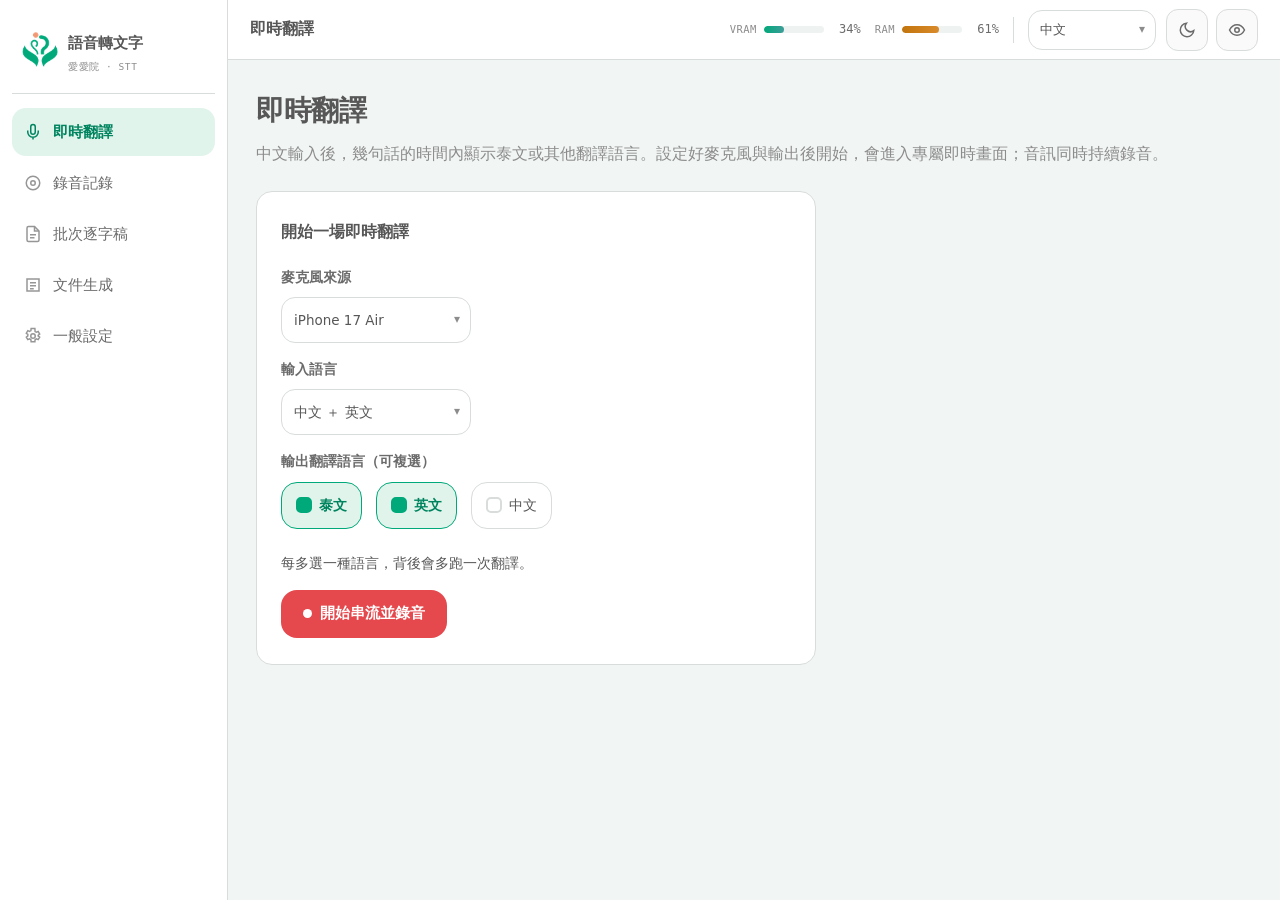
==== web/index.html @ 9638d4aa "feat(S-01): FastAPI 骨架＋Docker 地基＋同源服務 v6（Sprint 0 起步） - F-01 git 初始化(main)＋.gitignore/.dockerignore " ====
<!DOCTYPE html>
<html lang="zh-Hant">
<head>
<meta charset="UTF-8">
<meta name="viewport" content="width=device-width, initial-scale=1.0">
<title>語音轉文字與即時翻譯工具 — 愛愛院版 v6（深色可切換）</title>
<style>
  :root{
    /* 愛愛院 設計權杖 v4（企業值） */
    --paper:#F1F5F3;--surface:#FFFFFF;--surface-2:#FAFAFA;--surface-3:#EEF2F0;
    --ink:#575757;--ink-soft:#6B6B6B;--ink-faint:#8C8C8C;
    --line:#D8DCDA;--line-soft:#E8ECEA;
    --teal:#00A97A;--teal-deep:#00845F;--teal-soft:#E1F4EC;
    --clay:#F19975;--clay-soft:#FCEDE6;--gold:#B7791F;
    --ok:#00A97A;--warn:#B7791F;--rec:#E5484D;
    --font-sans:"源泉圓體 R","GenSenRounded2 TW","jf-openhuninn-2.0","PingFang TC","Microsoft JhengHei","Noto Sans TC",system-ui,-apple-system,sans-serif;
    --font-mono:Consolas,ui-monospace,"SF Mono",Menlo,monospace;
  }
  *{box-sizing:border-box}
  body{margin:0;background:var(--paper);color:var(--ink);font-family:var(--font-sans);line-height:1.8;-webkit-font-smoothing:antialiased;font-size:19px}
  :focus-visible{outline:2.5px solid var(--teal);outline-offset:2px;border-radius:4px}
  button{font-family:inherit;cursor:pointer}
  .app{display:grid;grid-template-columns:228px 1fr;grid-template-rows:60px 1fr;grid-template-areas:"side top" "side main";min-height:100vh}

  .top{grid-area:top;display:flex;align-items:center;gap:14px;padding:0 22px;background:var(--surface);border-bottom:1px solid var(--line)}
  .top .crumb{font-weight:700;font-size:16px}
  .top .spacer{flex:1}
  .res{display:flex;align-items:center;gap:14px}
  .res.hide{display:none}
  .meter{display:flex;align-items:center;gap:7px}
  .meter .mlbl{font-family:var(--font-mono);font-size:10.5px;color:var(--ink-faint);letter-spacing:.04em}
  .meter .track{width:60px;height:7px;background:var(--surface-3);border-radius:5px;overflow:hidden}
  .meter .track i{display:block;height:100%;background:linear-gradient(90deg,var(--teal),#3F9C99);border-radius:5px}
  .meter .track i.hot{background:linear-gradient(90deg,#C2740C,#D98A2B)}
  .meter .mpct{font-family:var(--font-mono);font-size:12px;color:var(--ink-soft);min-width:30px;text-align:right}
  .res-toggle{background:var(--surface-2);border:1px solid var(--line);border-radius:8px;padding:6px 9px;color:var(--ink-soft);display:flex;align-items:center}
  .lang-wrap{margin-right:2px}

  .side{grid-area:side;background:#10211F;color:#CFE0DC;display:flex;flex-direction:column;padding:18px 12px}
  .brand{display:flex;align-items:center;gap:10px;padding:6px 10px 18px;border-bottom:1px solid rgba(255,255,255,.08)}
  .brand .mark{width:30px;height:30px;border-radius:8px;flex:0 0 auto;background:linear-gradient(135deg,#1E5C58,#0E6E6E);display:flex;align-items:center;justify-content:center}
  .brand .mark span{display:block;width:13px;height:13px;border:2px solid #9FE4DD;border-radius:50%;border-right-color:transparent;transform:rotate(-30deg)}
  .brand b{font-size:14px;color:#EAF1EE;line-height:1.2}
  .brand small{display:block;font-family:var(--font-mono);font-size:9.5px;color:#5E8C87;letter-spacing:.06em}
  .nav{display:flex;flex-direction:column;gap:3px;margin-top:14px}
  .nav button{display:flex;align-items:center;gap:11px;width:100%;text-align:left;background:none;border:0;color:#A9C4BF;padding:10px 12px;border-radius:9px;font-size:14px}
  .nav button .ico{width:18px;height:18px;flex:0 0 auto;opacity:.85}
  .nav button:hover{background:rgba(255,255,255,.05);color:#EAF1EE}
  .nav button.on{background:rgba(159,228,221,.14);color:#EAF1EE;font-weight:600}
  .side .foot{margin-top:auto;padding:12px 10px 4px;font-family:var(--font-mono);font-size:10.5px;color:#5E8C87;line-height:1.6;border-top:1px solid rgba(255,255,255,.08)}

  .main{grid-area:main;overflow:auto;padding:26px 28px 60px}
  .panel{display:none;max-width:920px}
  .panel.on{display:block}
  .ph{margin:0 0 4px;font-size:22px;font-weight:800;letter-spacing:-.01em}
  .psub{margin:0 0 22px;color:var(--ink-faint);font-size:13.5px}
  .card{background:var(--surface);border:1px solid var(--line);border-radius:14px;padding:18px 20px;margin:0 0 16px}
  .card h3{margin:0 0 14px;font-size:15px;font-weight:700;display:flex;align-items:center;gap:9px}
  .card h3 .tag{font-family:var(--font-mono);font-size:10.5px;font-weight:600;color:var(--teal);background:var(--teal-soft);padding:2px 8px;border-radius:999px;letter-spacing:.03em}
  .muted{color:var(--ink-faint);font-size:13px}
  .chip{display:inline-block;font-family:var(--font-mono);font-size:11px;font-weight:600;padding:2px 9px;border-radius:999px;white-space:nowrap;vertical-align:middle}
  .chip.locked{background:rgba(44,122,85,.12);color:var(--ok)}

  .field{margin:0 0 14px}
  .field>label{display:block;font-size:12.5px;font-weight:600;color:var(--ink-soft);margin:0 0 7px}
  .seg{display:inline-flex;background:var(--surface-2);border:1px solid var(--line);border-radius:10px;padding:3px;gap:2px;flex-wrap:wrap}
  .seg button{border:0;background:none;padding:7px 13px;border-radius:7px;font-size:13px;color:var(--ink-soft)}
  .seg button.on{background:var(--surface);color:var(--teal-deep);font-weight:600;box-shadow:0 1px 2px rgba(0,0,0,.06)}
  .seg-top{margin:0 0 18px}.seg-top button{padding:9px 18px;font-size:14px}
  .chk{display:inline-flex;align-items:center;gap:7px;padding:7px 12px;border:1px solid var(--line);border-radius:9px;font-size:13px;background:var(--surface);margin:0 8px 8px 0}
  .chk .box{width:16px;height:16px;border:2px solid var(--line);border-radius:5px;flex:0 0 auto}
  .chk.on{border-color:var(--teal);background:var(--teal-soft);color:var(--teal-deep);font-weight:600}
  .chk.on .box{background:var(--teal);border-color:var(--teal)}
  .btn{display:inline-flex;align-items:center;gap:8px;border:0;border-radius:10px;padding:11px 18px;font-size:14px;font-weight:600}
  .btn.primary{background:var(--teal);color:#fff}.btn.primary:hover{background:var(--teal-deep)}
  .btn.ghost{background:var(--surface);border:1px solid var(--line);color:var(--ink-soft)}.btn.ghost:hover{background:var(--surface-2)}
  .btn.rec{background:var(--rec);color:#fff}.btn.sm{padding:7px 12px;font-size:12.5px}
  .mono{font-family:var(--font-mono);font-size:.88em;background:var(--surface-2);padding:1.5px 6px;border-radius:5px;color:var(--teal-deep)}

  .dd-wrap{position:relative;display:inline-flex}
  .dd-wrap::after{content:"▾";position:absolute;right:11px;top:50%;transform:translateY(-50%);color:var(--ink-faint);pointer-events:none;font-size:12px}
  .dd{appearance:none;-webkit-appearance:none;background:var(--surface);border:1px solid var(--line);border-radius:9px;padding:9px 30px 9px 12px;font-size:13.5px;color:var(--ink);font-family:var(--font-sans);min-width:190px;cursor:pointer}
  .dd:hover{border-color:var(--ink-faint)}
  .dd-sm{min-width:128px;padding:7px 28px 7px 11px;font-size:12.5px}
  .dd-wide{min-width:300px}
  .inp{width:100%;max-width:380px;background:var(--surface);border:1px solid var(--line);border-radius:9px;padding:9px 12px;font-size:13.5px;color:var(--ink);font-family:var(--font-sans)}
  .inp::placeholder{color:var(--ink-faint)}

  .drop{border:2px dashed var(--line);border-radius:14px;padding:30px;text-align:center;background:var(--surface);color:var(--ink-faint)}
  .drop b{display:block;color:var(--ink);font-size:15px;margin-bottom:5px}
  .drop .fmt{font-family:var(--font-mono);font-size:11.5px;margin-top:8px}

  .collap-head{display:flex;align-items:center;justify-content:space-between;gap:10px}
  .collap-btn{background:var(--surface-2);border:1px solid var(--line);border-radius:7px;padding:5px 10px;font-size:12px;color:var(--ink-soft)}
  .overall{display:flex;align-items:center;gap:12px;background:var(--surface-2);border-radius:10px;padding:10px 14px;margin:14px 0 0;font-size:13px}
  .overall .bar{flex:1}
  .bar{height:6px;background:var(--surface-3);border-radius:4px;overflow:hidden}
  .bar i{display:block;height:100%;background:var(--teal);border-radius:4px}
  .qrow{display:grid;grid-template-columns:1fr 130px 86px;gap:14px;align-items:center;padding:12px 0;border-bottom:1px solid var(--line-soft)}
  .qrow:last-child{border-bottom:0}
  .qname{font-size:13.5px;font-weight:600;overflow:hidden;text-overflow:ellipsis;white-space:nowrap}
  .qname small{display:block;font-weight:400;color:var(--ink-faint);font-family:var(--font-mono);font-size:11px}
  .st{font-family:var(--font-mono);font-size:11px;padding:3px 8px;border-radius:6px;text-align:center}
  .st.done{background:rgba(44,122,85,.12);color:var(--ok)}.st.run{background:var(--teal-soft);color:var(--teal-deep)}.st.wait{background:var(--surface-2);color:var(--ink-faint)}

  .ses{display:grid;grid-template-columns:1fr 120px auto;gap:12px;align-items:center;padding:13px 2px;border-bottom:1px solid var(--line-soft)}
  .ses:last-child{border-bottom:0}
  .ses .nm{font-weight:600;font-size:14px}
  .ses .nm small{display:block;font-weight:400;color:var(--ink-faint);font-family:var(--font-mono);font-size:11px;margin-top:2px}
  .ses .meta{font-family:var(--font-mono);font-size:11.5px;color:var(--teal-deep)}
  .ses .act{display:flex;gap:6px;justify-self:end;align-items:center;flex-wrap:wrap}
  .ic{background:var(--surface-2);border:1px solid var(--line);border-radius:7px;padding:5px 9px;font-size:11.5px;color:var(--ink-soft)}

  .route{width:100%;border-collapse:collapse;font-size:13.5px}
  .route th,.route td{text-align:left;padding:11px 10px;border-bottom:1px solid var(--line-soft)}
  .route th{font-size:11px;font-family:var(--font-mono);color:var(--ink-faint);letter-spacing:.04em;text-transform:uppercase}
  .route .fn{font-weight:600}
  .sel{display:inline-flex;align-items:center;gap:8px;border:1px solid var(--line);background:var(--surface);border-radius:8px;padding:6px 11px;font-size:13px;font-family:var(--font-mono)}
  .sel::after{content:"▾";color:var(--ink-faint);font-family:var(--font-sans)}
  .tg{display:flex;align-items:center;justify-content:space-between;padding:13px 0;border-bottom:1px solid var(--line-soft);gap:14px}
  .tg:last-child{border-bottom:0}
  .tg .t{font-size:14px;font-weight:600}.tg .d{font-size:12.5px;color:var(--ink-faint);margin-top:2px;max-width:46ch}
  .switch{width:42px;height:24px;border-radius:999px;background:var(--teal);position:relative;flex:0 0 auto;border:0}
  .switch.off{background:var(--surface-3)}
  .switch i{position:absolute;top:3px;left:21px;width:18px;height:18px;border-radius:50%;background:#fff;transition:left .15s}
  .switch.off i{left:3px}
  .ep-form{background:var(--surface-2);border:1px solid var(--line);border-radius:12px;padding:18px;margin-top:14px}
  .ep-form .field>label{margin-bottom:5px}

  .loading-wrap{display:flex;flex-direction:column;align-items:center;gap:14px;padding:46px 20px}
  .spinner{width:42px;height:42px;border:3px solid var(--line);border-top-color:var(--teal);border-radius:50%;animation:spin .9s linear infinite}
  @keyframes spin{to{transform:rotate(360deg)}}
  .loading-txt{margin:0;font-size:13px;color:var(--ink-faint);font-family:var(--font-mono)}
  @media (prefers-reduced-motion:reduce){.spinner{animation-duration:2.6s}}

  .setup{background:var(--surface);border:1px solid var(--line);border-radius:16px;padding:26px 24px;max-width:560px}
  .setup h3{margin:0 0 18px;font-size:16px;font-weight:700}
  .stage{background:radial-gradient(120% 130% at 80% -10%,rgba(14,110,110,.22),transparent 55%),linear-gradient(180deg,#0E1B1A,#102B29);border-radius:16px;position:relative;overflow:hidden;min-height:440px;display:grid;grid-template-columns:1fr}
  .stage.with-src{grid-template-columns:1fr 300px}
  .stage-top{position:absolute;top:0;left:0;right:0;z-index:3;display:flex;align-items:center;justify-content:space-between;padding:14px 18px;background:linear-gradient(180deg,rgba(0,0,0,.4),transparent)}
  .live-badge{display:inline-flex;align-items:center;gap:8px;color:#fff;font-family:var(--font-mono);font-size:13px;font-weight:600}
  .recdot{width:11px;height:11px;border-radius:50%;background:var(--rec);animation:blink 1.4s infinite}
  @keyframes blink{0%,100%{opacity:1}50%{opacity:.25}}
  @media (prefers-reduced-motion:reduce){.recdot{animation:none}}
  .src-toggle{background:rgba(255,255,255,.12);border:1px solid rgba(255,255,255,.22);color:#EAF1EE;border-radius:8px;padding:6px 12px;font-size:12px}
  .src-toggle:hover{background:rgba(255,255,255,.2)}
  .stage-main{--cap:26px;padding:54px 38px 30px;overflow:auto;display:flex;flex-direction:column;justify-content:flex-end;gap:20px;min-height:0}
  .scap{max-width:80ch}
  .scap .s-primary{margin:0 0 6px;font-size:var(--cap);line-height:1.45;color:#F3F8F6;font-weight:600}
  .scap .s-src{margin:0;font-size:calc(var(--cap) * .5);color:#7FA39D;line-height:1.4}
  .scap.dim{opacity:.42}.scap.draft .s-primary{opacity:.55;color:#BFE7E1}
  .jump{position:absolute;bottom:16px;left:50%;transform:translateX(-50%);background:#1D3A37;color:#fff;border:1px solid rgba(255,255,255,.2);border-radius:999px;padding:6px 14px;font-size:12px;box-shadow:0 3px 10px rgba(0,0,0,.25)}
  .stage-side{display:none;background:rgba(0,0,0,.28);border-left:1px solid rgba(255,255,255,.1);padding:18px 16px;overflow:auto}
  .stage.with-src .stage-side{display:block}
  .stage-side h5{margin:0 0 12px;font-family:var(--font-mono);font-size:11px;letter-spacing:.06em;text-transform:uppercase;color:#6FB3AD}
  .stage-side .sline{margin:0 0 12px;font-size:13px;color:#C2D8D3;line-height:1.55}
  .stage-side .sline.draft{color:#7FA39D;font-style:italic}
  .stage-side .sline .ts{font-family:var(--font-mono);font-size:10.5px;color:#5FB0AA;margin-right:7px}
  .ctrlbar{display:flex;align-items:center;gap:12px;flex-wrap:wrap;background:var(--surface);border:1px solid var(--line);border-radius:14px;padding:11px 15px;margin-top:14px}
  .ctrlbar .grp{display:flex;align-items:center;gap:8px}
  .ctrlbar .lbl{font-size:12px;color:var(--ink-faint);font-weight:600}
  .ctrlbar .spacer{flex:1}
  .mic-dot{width:9px;height:9px;border-radius:50%;background:var(--ok);box-shadow:0 0 0 3px rgba(44,122,85,.18)}
  .tool{background:var(--surface);border:1px solid var(--line);border-radius:7px;padding:4px 8px;font-size:12px;color:var(--ink-soft);font-family:var(--font-mono)}
  .tool:hover{background:var(--surface-2)}
  .wave{display:flex;align-items:center;gap:2px;height:18px;overflow:hidden;max-width:150px;flex:0 1 150px}
  .wave i{width:3px;background:#7FB3AD;border-radius:2px;animation:w 1s ease-in-out infinite}
  @keyframes w{0%,100%{height:20%}50%{height:90%}}
  @media (prefers-reduced-motion:reduce){.wave i{height:55%!important;animation:none}}

  /* document-style preview + format variants */
  .preview{background:var(--surface-3);border-radius:12px;padding:22px;overflow:auto}
  .docpage{background:#fff;border-radius:6px;box-shadow:0 6px 22px rgba(20,33,32,.10);max-width:660px;margin:0 auto;padding:40px 46px;color:#23302E;font-size:14px;line-height:1.8}
  .docpage h1{font-size:20px;font-weight:800;margin:0 0 4px;color:#16221F}
  .docpage .docmeta{color:#7A8783;font-size:12px;margin:0 0 20px;font-family:var(--font-mono)}
  .docpage h2{font-size:14px;font-weight:700;margin:20px 0 8px;color:#0E4C4C;border-bottom:1px solid #EAEFED;padding-bottom:5px}
  .docpage p{margin:0 0 10px}.docpage ul{margin:0 0 10px;padding-left:20px}.docpage li{margin:0 0 5px}
  .docpage .tsd{font-family:var(--font-mono);font-size:11px;color:#0E6E6E;margin-right:8px}
  /* Markdown source look */
  .docpage.fmt-md{font-family:var(--font-mono);font-size:13px;color:#2B2B2B;line-height:1.7;box-shadow:0 6px 22px rgba(20,33,32,.10)}
  .docpage.fmt-md h1{font-size:15px;border:0;color:#2B2B2B;font-weight:700}
  .docpage.fmt-md h1::before{content:"# ";color:#A0A0A0}
  .docpage.fmt-md h2{font-size:13px;border:0;color:#2B2B2B;font-weight:700;margin:14px 0 6px}
  .docpage.fmt-md h2::before{content:"## ";color:#A0A0A0}
  .docpage.fmt-md ul{list-style:none;padding-left:0}
  .docpage.fmt-md li::before{content:"- ";color:#A0A0A0}
  .docpage.fmt-md .docmeta{color:#9AA;}
  .docpage.fmt-md .tsd{color:#7A8783}
  /* plain text look */
  .docpage.fmt-txt{font-family:var(--font-mono);font-size:13px;color:#2B2B2B;line-height:1.7}
  .docpage.fmt-txt h1,.docpage.fmt-txt h2{font-size:13px;font-weight:400;border:0;color:#2B2B2B;margin:8px 0}
  .docpage.fmt-txt ul{list-style:none;padding-left:0}
  .docpage.fmt-txt li::before{content:"* ";color:#888}
  .docpage.fmt-txt .docmeta{color:#888}
  /* PDF look: a paper sheet with a thin frame */
  .docpage.fmt-pdf{border:1px solid #DADFDC;box-shadow:0 10px 30px rgba(20,33,32,.14)}
  .pv-toolbar{display:flex;align-items:center;gap:8px;margin-bottom:12px;flex-wrap:wrap}
  .pv-fmt{display:inline-flex;background:var(--surface);border:1px solid var(--line);border-radius:9px;padding:3px;gap:2px}
  .pv-fmt button{border:0;background:none;padding:6px 12px;border-radius:6px;font-size:12.5px;color:var(--ink-soft);font-family:var(--font-mono)}
  .pv-fmt button.on{background:var(--teal-soft);color:var(--teal-deep);font-weight:600}
  .export-bar{display:flex;justify-content:space-between;align-items:center;gap:20px;flex-wrap:wrap;margin-top:16px}
  .export-grp{display:flex;align-items:center;gap:10px;flex-wrap:wrap}
  .exp-lbl{font-size:12px;color:var(--ink-faint);font-weight:600}

  .mnav{display:none}
  @media (max-width:860px){
    .app{grid-template-columns:1fr;grid-template-rows:54px 1fr;grid-template-areas:"top" "main"}
    .side{display:none}.main{padding:18px 16px 84px}.top{padding:0 16px}
    .res,.lang-wrap,.res-toggle{display:none}
    .qrow{grid-template-columns:1fr 70px 28px;gap:10px}.qrow .barwrap{display:none}
    .route th:nth-child(3),.route td:nth-child(3){display:none}
    .stage{min-height:360px}.stage.with-src{grid-template-columns:1fr}.stage.with-src .stage-side{display:none}
    .stage-main{padding:50px 18px 24px;gap:16px;--cap:21px}.wave{display:none}.setup{padding:20px 16px}
    .ses{grid-template-columns:1fr auto;gap:8px}.ses .meta{display:none}
    .docpage{padding:26px 22px}
    .mnav{display:flex;position:fixed;bottom:0;left:0;right:0;z-index:40;background:#10211F;border-top:1px solid rgba(255,255,255,.08);padding:6px 4px 8px;justify-content:space-around}
    .mnav button{background:none;border:0;color:#7FB3AD;display:flex;flex-direction:column;align-items:center;gap:3px;font-size:10px;padding:4px 6px;flex:1}
    .mnav button.on{color:#EAF1EE}.mnav .ico{width:20px;height:20px}
  }
  @media (max-width:460px){.ph{font-size:19px}}

  /* ===== 愛愛院 主題覆寫：高齡友善（大字 / 大圓角 / 大點擊區） + 綠色品牌 + 圓體 ===== */
  .ph{font-size:28px}.psub{font-size:16px}
  .card{border-radius:24px;padding:22px 24px}.card h3{font-size:17px}
  .field>label{font-size:14px}.muted,.hint{font-size:14px}
  .btn{border-radius:16px;padding:13px 22px;min-height:48px;font-size:15px}
  .btn.sm{padding:10px 16px;min-height:42px;font-size:14px}
  .btn.primary{color:#fff}
  .dd{border-radius:14px;min-height:46px}.dd-sm{min-height:40px}
  .inp{border-radius:14px;min-height:46px}
  .seg{border-radius:18px}.seg button{padding:10px 16px;min-height:42px;font-size:14px}.seg-top button{min-height:48px}
  .chk{border-radius:16px;padding:10px 14px;min-height:46px;font-size:14px}
  .nav button{min-height:48px;font-size:15px;border-radius:14px}
  .res-toggle,.collap-btn,.ic,.tool{border-radius:12px}
  .preview{border-radius:22px}.docpage{border-radius:16px}
  .docpage h1{color:var(--teal);font-size:23px}.docpage h2{color:var(--teal-deep);font-size:16px}
  .stage{border-radius:24px}.stage-main{--cap:30px}
  /* 白底側欄 + logo */
  .side{background:#FFFFFF;border-right:1px solid var(--line);color:var(--ink-soft)}
  .brand{border-bottom-color:var(--line)}
  .brand b{color:var(--ink);font-size:15px}.brand small{color:var(--ink-faint)}
  .brand-logo{width:36px;height:auto;flex:0 0 auto}
  .nav button{color:var(--ink-soft)}.nav button .ico{opacity:.7}
  .nav button:hover{background:var(--surface-2);color:var(--ink)}
  .nav button.on{background:var(--teal-soft);color:var(--teal-deep)}.nav button.on .ico{opacity:1}
  .side .foot{color:var(--ink-faint);border-top-color:var(--line)}
  /* 白底手機底欄 */
  .mnav{background:#FFFFFF;border-top:1px solid var(--line)}
  .mnav button{color:var(--ink-faint)}.mnav button.on{color:var(--teal-deep)}
  /* 表頭品牌色 + 隔列 */
  .route th{background:var(--teal);color:#fff;text-transform:none}
  .route tr:nth-child(even) td{background:var(--surface-2)}

  .top-ctrls{display:flex;align-items:center;gap:8px}
  .top-divider{width:1px;height:26px;background:var(--line)}
  .icon-btn{background:var(--surface-2);border:1px solid var(--line);border-radius:12px;width:42px;height:42px;display:flex;align-items:center;justify-content:center;color:var(--ink-soft)}
  .icon-btn:hover{background:var(--surface-3);color:var(--ink)}
  @media (max-width:860px){.top-divider{display:none}.top-ctrls{gap:6px}#resToggle{display:none}}

  /* ===== 深色主題（淺／深可切換） ===== */
  body.dark{
    --paper:#0E1412;--surface:#161D1B;--surface-2:#1C2522;--surface-3:#242E2A;
    --ink:#E7EDEA;--ink-soft:#AEB8B4;--ink-faint:#7F8A85;
    --line:#2A332F;--line-soft:#222B28;
    --teal:#27C79E;--teal-deep:#1FA382;--teal-soft:#123A30;
    --clay:#F4A582;--clay-soft:#33261F;--gold:#D9A441;
    --ok:#27C79E;--warn:#D9A441;--rec:#F0585D;
  }
  body.dark .top{background:var(--surface);border-bottom-color:var(--line)}
  body.dark .side{background:#101614;border-right-color:var(--line)}
  body.dark .mnav{background:#101614;border-top-color:var(--line)}
  body.dark .nav button.on{color:var(--teal)}
  body.dark .nav button:hover{background:var(--surface-2);color:var(--ink)}
  body.dark .seg button.on,body.dark .pv-fmt button.on{color:var(--teal)}
  body.dark .card h3 .tag{color:var(--teal)}
  body.dark .brand b{color:var(--ink)}
</style>
</head>
<body>
<div class="app">

  <aside class="side">
    <div class="brand"><img class="brand-logo" src="[data-uri]" alt="愛愛院"><div><b data-i18n="brand">語音轉文字</b><small>愛愛院 · STT</small></div></div>
    <nav class="nav" id="nav">
      <button class="on" data-p="live"><svg class="ico" viewBox="0 0 24 24" fill="none" stroke="currentColor" stroke-width="2"><path d="M12 2a3 3 0 0 0-3 3v7a3 3 0 0 0 6 0V5a3 3 0 0 0-3-3z"/><path d="M5 10v2a7 7 0 0 0 14 0v-2M12 19v3"/></svg><span data-i18n="nav.live">即時翻譯</span></button>
      <button data-p="rec"><svg class="ico" viewBox="0 0 24 24" fill="none" stroke="currentColor" stroke-width="2"><circle cx="12" cy="12" r="9"/><circle cx="12" cy="12" r="3"/></svg><span data-i18n="nav.rec">錄音記錄</span></button>
      <button data-p="batch"><svg class="ico" viewBox="0 0 24 24" fill="none" stroke="currentColor" stroke-width="2"><path d="M14 2H6a2 2 0 0 0-2 2v16a2 2 0 0 0 2 2h12a2 2 0 0 0 2-2V8z"/><path d="M14 2v6h6M8 13h8M8 17h6"/></svg><span data-i18n="nav.batch">批次逐字稿</span></button>
      <button data-p="gen"><svg class="ico" viewBox="0 0 24 24" fill="none" stroke="currentColor" stroke-width="2"><path d="M4 4h16v16H4z"/><path d="M8 9h8M8 13h8M8 17h5"/></svg><span data-i18n="nav.gen">文件生成</span></button>
      <button data-p="set"><svg class="ico" viewBox="0 0 24 24" fill="none" stroke="currentColor" stroke-width="2"><circle cx="12" cy="12" r="3"/><path d="M19 12a7 7 0 0 0-.1-1l2-1.6-2-3.4-2.4 1a7 7 0 0 0-1.7-1L14.5 2h-5l-.3 2.9a7 7 0 0 0-1.7 1l-2.4-1-2 3.4 2 1.6a7 7 0 0 0 0 2l-2 1.6 2 3.4 2.4-1a7 7 0 0 0 1.7 1l.3 2.9h5l.3-2.9a7 7 0 0 0 1.7-1l2.4 1 2-3.4-2-1.6c.1-.3.1-.7.1-1z"/></svg><span data-i18n="nav.set">一般設定</span></button>
    </nav>
  </aside>

  <header class="top">
    <div class="crumb" id="crumb">即時翻譯</div>
    <div class="spacer"></div>
    <div class="res" id="res">
      <div class="meter"><span class="mlbl">VRAM</span><div class="track"><i style="width:34%"></i></div><span class="mpct">34%</span></div>
      <div class="meter"><span class="mlbl">RAM</span><div class="track"><i class="hot" style="width:61%"></i></div><span class="mpct">61%</span></div>
    </div>
    <div class="top-divider"></div>
    <div class="top-ctrls">
      <div class="dd-wrap lang-wrap"><select class="dd dd-sm" id="uiLang" title="介面語言"><option value="zh">中文</option><option value="en">English</option><option value="th">ไทย</option></select></div>
      <button class="icon-btn" id="themeToggle" title="深色／淺色" aria-label="theme"></button>
      <button class="icon-btn" id="resToggle" title="隱藏／顯示資源用量" aria-label="resource"></button>
    </div>
  </header>

  <main class="main">

    <!-- 即時翻譯 -->
    <section class="panel on" id="p-live">
      <h1 class="ph" data-i18n="nav.live">即時翻譯</h1>
      <p class="psub" data-i18n="live.sub">中文輸入後，幾句話的時間內顯示泰文或其他翻譯語言。設定好麥克風與輸出後開始，會進入專屬即時畫面；音訊同時持續錄音。</p>

      <div class="setup" id="live-setup">
        <h3 data-i18n="live.setupTitle">開始一場即時翻譯</h3>
        <div class="field">
          <label data-i18n="live.mic">麥克風來源</label>
          <div class="dd-wrap"><select class="dd"><option>iPhone 17 Air</option><option>MacBook M3 Pro</option><option>iPhone 15 Pro</option></select></div>
        </div>
        <div class="field">
          <label data-i18n="live.inLang">輸入語言</label>
          <div class="dd-wrap"><select class="dd"><option data-i18n="lang.zh">中文</option><option selected data-i18n="lang.zhen">中文 ＋ 英文</option><option data-i18n="lang.enonly">純英文</option></select></div>
        </div>
        <div class="field">
          <label data-i18n="live.outLang">輸出翻譯語言（可複選）</label>
          <div>
            <span class="chk on"><span class="box"></span><span data-i18n="lang.th">泰文</span></span>
            <span class="chk on"><span class="box"></span><span data-i18n="lang.en">英文</span></span>
            <span class="chk"><span class="box"></span><span data-i18n="lang.zh">中文</span></span>
          </div>
          <p class="hint" data-i18n="live.outHint">每多選一種語言，背後會多跑一次翻譯。</p>
        </div>
        <button class="btn rec" id="startStream"><span style="width:9px;height:9px;border-radius:50%;background:#fff;display:inline-block"></span><span data-i18n="live.start">開始串流並錄音</span></button>
      </div>

      <div id="live-stage-wrap" style="display:none">
        <div class="stage" id="stage">
          <div class="stage-top">
            <span class="live-badge"><span class="recdot"></span>REC&nbsp;<span id="recTimer">00:00:00</span></span>
            <button class="src-toggle" id="srcToggle"></button>
          </div>
          <div class="stage-main" id="stageMain">
            <div class="scap dim"><p class="s-primary" data-th="ผู้ป่วยรายนั้นความดันเช้านี้ค่อนข้างสูง เราจะเฝ้าดูก่อน" data-en="The patient's blood pressure was a bit high this morning; let's observe first.">ผู้ป่วยรายนั้นความดันเช้านี้ค่อนข้างสูง เราจะเฝ้าดูก่อน</p><p class="s-src">那個 patient 的血壓今天早上有點偏高，我們先觀察。</p></div>
            <div class="scap"><p class="s-primary" data-th="ประชุมช่วงบ่ายเลื่อนเป็นบ่ายสามโมง อย่าลืมแจ้งญาติ" data-en="The afternoon meeting moves to 3 PM; remember to notify the family.">ประชุมช่วงบ่ายเลื่อนเป็นบ่ายสามโมง อย่าลืมแจ้งญาติ</p><p class="s-src">下午的 meeting 改到三點，記得通知家屬。</p></div>
            <div class="scap draft"><p class="s-primary" data-th="กำลังแปล…" data-en="Translating…">กำลังแปล…</p><p class="s-src">接下來我們確認一下這週的排班…</p></div>
            <button class="jump" data-i18n="live.jump">↓ 回到最新</button>
          </div>
          <aside class="stage-side">
            <h5 data-i18n="live.srcLabel">辨識原文</h5>
            <p class="sline"><span class="ts">14:30</span>那個 patient 的血壓今天早上有點偏高，我們先觀察。</p>
            <p class="sline"><span class="ts">14:31</span>下午的 meeting 改到三點，記得通知家屬。</p>
            <p class="sline draft"><span class="ts">14:32</span>接下來我們確認一下這週的排班…</p>
          </aside>
        </div>
        <div class="ctrlbar">
          <div class="grp"><span class="mic-dot"></span><div class="dd-wrap"><select class="dd dd-sm"><option>iPhone 17 Air</option><option>MacBook M3 Pro</option></select></div></div>
          <div class="wave" aria-hidden="true"></div>
          <div class="grp"><span class="lbl" data-i18n="live.showLbl">顯示</span><div class="dd-wrap"><select class="dd dd-sm" id="outLang"><option value="th" data-i18n="lang.th">泰文</option><option value="en" data-i18n="lang.en">英文</option></select></div></div>
          <div class="grp"><button class="tool stage-font" data-d="down">A−</button><button class="tool stage-font" data-d="up">A＋</button><button class="tool" data-i18n="live.project" title="全螢幕投影">⤢</button></div>
          <div class="spacer"></div>
          <button class="btn rec sm" id="stopStream"><span data-i18n="live.stop">■ 停止並儲存</span></button>
        </div>
        <p class="hint" data-i18n="live.note">停止後，本場錄音會保留在「錄音記錄」，可在那裡重新翻譯或產生摘要。</p>
      </div>
    </section>

    <!-- 錄音記錄 -->
    <section class="panel" id="p-rec">
      <h1 class="ph" data-i18n="nav.rec">錄音記錄</h1>
      <p class="psub" data-i18n="rec.sub">即時翻譯時的錄音會保留在這裡，以語音輸入為主。可重新翻譯、產生摘要、匯出或下載原始音檔。保留 7 天。</p>

      <div class="card">
        <h3><span data-i18n="rec.listTitle">錄音列表</span> <span class="tag">3</span></h3>
        <div class="ses"><div class="nm">交班會議 0624<small>2026-06-24 09:00 · 32 min</small></div><span class="meta" data-i18n="rec.transcribed">已轉逐字稿</span><div class="act"><span class="chip locked" style="font-size:10px" data-i18n="rec.opened">開啟中</span></div></div>
        <div class="ses"><div class="nm">週會 0623<small>2026-06-23 14:00 · 48 min</small></div><span class="meta" data-i18n="rec.transcribed">已轉逐字稿</span><div class="act"><button class="ic" data-i18n="act.open">開啟</button><button class="ic" data-i18n="act.dlAudio">下載音檔</button></div></div>
        <div class="ses"><div class="nm">個案討論 0619<small>2026-06-19 11:00 · 26 min</small></div><span class="meta" style="color:var(--warn)" data-i18n="rec.expSoon">明天到期</span><div class="act"><button class="ic" data-i18n="act.open">開啟</button><button class="ic" data-i18n="act.dlAudio">下載音檔</button></div></div>
      </div>

      <div class="card">
        <h3>交班會議 0624 <span class="tag" data-i18n="rec.recOut">錄音產出</span></h3>
        <div class="seg" id="recTabs" style="margin-bottom:14px"><button class="on" data-rt="t" data-i18n="rec.tabTranscript">逐字稿</button><button data-rt="s" data-i18n="rec.tabSummary">摘要</button></div>
        <div id="recTranscript">
          <div class="preview"><div class="docpage">
            <h1>交班會議 0624 — 逐字稿</h1><p class="docmeta">2026-06-24 09:00 · 中文</p>
            <p><span class="tsd">00:00</span>那個 patient 的血壓今天早上有點偏高，我們先觀察。</p>
            <p><span class="tsd">00:31</span>下午的 meeting 改到三點，記得通知家屬。</p>
            <p><span class="tsd">00:58</span>接下來我們確認一下這週的排班，日班先頂上。</p>
          </div></div>
        </div>
        <div id="recSummary" style="display:none">
          <div class="loading-wrap" id="recLoading"><div class="spinner"></div><p class="loading-txt" data-i18n="rec.summarizing">統整中…</p></div>
          <div id="recSummaryContent" style="display:none"><div class="preview"><div class="docpage">
            <h1>交班會議 0624 — 摘要</h1><p class="docmeta" data-i18n="rec.byModel">由後處理模型統整</p>
            <ul><li>一名住民今晨血壓偏高，採觀察處置。</li><li>下午會議改至三點，需通知家屬。</li><li>本週排班由日班優先支援。</li></ul>
          </div></div></div>
        </div>
        <div class="export-bar">
          <div class="export-grp">
            <span class="exp-lbl" data-i18n="exp.fmt">輸出格式</span>
            <div class="dd-wrap"><select class="dd dd-sm"><option>.docx</option><option>.md</option><option>.txt</option></select></div>
            <button class="btn primary sm" data-i18n="exp.do">匯出</button>
          </div>
          <div class="export-grp">
            <button class="btn ghost sm" data-i18n="act.dlAudio">下載音檔</button>
            <button class="btn ghost sm" data-i18n="rec.retranslate">重新翻譯</button>
          </div>
        </div>
      </div>
    </section>

    <!-- 批次逐字稿 -->
    <section class="panel" id="p-batch">
      <h1 class="ph" data-i18n="nav.batch">批次逐字稿</h1>
      <p class="psub" data-i18n="batch.sub">上傳音檔，產生逐字稿與翻譯。</p>

      <div class="seg seg-top" id="batchMode"><button class="on" data-bm="new" data-i18n="batch.new">新增轉入</button><button data-bm="hist" data-i18n="batch.hist">歷史記錄</button></div>

      <div id="batch-new">
        <div class="card"><div class="drop"><b data-i18n="batch.drop">把音檔拖進來，或點擊上傳</b><span data-i18n="batch.dropSub">可同時上傳多個檔案</span><div class="fmt">mp3 · mp4 · m4a · wav</div></div></div>

        <div class="card">
          <h3 data-i18n="batch.optTitle">處理選項</h3>
          <div class="field"><label data-i18n="batch.asrLang">辨識語言</label>
            <div class="seg"><button class="on" data-i18n="lang.mandarin">國語</button><button data-i18n="lang.mandarinEn">國語 ＋ 英文</button><button data-i18n="lang.enonly">純英文</button></div>
          </div>
          <div class="field"><label data-i18n="batch.outScope">輸出範圍（可複選，可單選或多選）</label>
            <div><span class="chk on"><span class="box"></span><span data-i18n="lang.zh">中文</span></span><span class="chk"><span class="box"></span><span data-i18n="lang.en">英文</span></span><span class="chk"><span class="box"></span><span data-i18n="lang.th">泰文</span></span></div>
          </div>
          <button class="btn primary" data-i18n="batch.enqueue">加入佇列開始處理</button>
        </div>

        <div class="card">
          <div class="collap-head"><h3 style="margin:0"><span data-i18n="batch.progTitle">處理進度</span> <span class="tag">3 / 8</span></h3><button class="collap-btn" id="progBtn" data-i18n="batch.collapse">收折 ▴</button></div>
          <div class="overall"><span data-i18n="batch.overall">整體進度</span><div class="bar" style="max-width:none"><i style="width:38%"></i></div><span class="muted" data-i18n="batch.nOfm">第 3 檔 / 共 8 檔</span></div>
          <div id="progDetail" style="margin-top:6px">
            <div class="qrow"><div class="qname">交班會議_0624.m4a<small>01:12:40</small></div><div class="barwrap"><div class="bar"><i style="width:67%"></i></div></div><span class="st run">67%</span></div>
            <div class="qrow"><div class="qname">週會_0623.mp3<small>00:48:15</small></div><div class="barwrap"><div class="bar"><i style="width:100%"></i></div></div><span class="st done" data-i18n="st.done">已完成</span></div>
            <div class="qrow"><div class="qname">個案討論_0622.wav<small data-i18n="st.waiting">等待中</small></div><div class="barwrap"><div class="bar"><i style="width:0%"></i></div></div><span class="st wait" data-i18n="st.wait">等待</span></div>
          </div>
        </div>

        <div class="card">
          <h3><span data-i18n="batch.resultTitle">結果預覽</span> <span class="tag">週會_0623</span></h3>
          <div class="pv-toolbar">
            <div class="pv-fmt" id="batchLang"><button class="on" data-bl="zh" data-i18n="batch.zhDoc">中文逐字稿</button><button data-bl="th" data-i18n="batch.thDoc">泰文翻譯</button></div>
            <div class="pv-fmt" id="batchFmt"><button class="on" data-fmt="doc" data-i18n="fmt.doc">文件</button><button data-fmt="md">Markdown</button><button data-fmt="txt">.txt</button></div>
            <span class="muted" data-i18n="pv.note">預覽即為產出檔的格式與樣式</span>
          </div>
          <div class="preview">
            <div class="docpage fmt-doc" id="batchZh">
              <h1>週會逐字稿</h1><p class="docmeta">2026-06-23 · 中文</p>
              <p><span class="tsd">00:02</span>主席：我們先看上週的入住人數。</p>
              <p><span class="tsd">00:07</span>護理長：這週新增三位，其中一位需要 follow-up。</p>
              <p><span class="tsd">00:15</span>主席：好，那 follow-up 排給日班。</p>
            </div>
            <div class="docpage fmt-doc" id="batchTh" style="display:none">
              <h1>บันทึกการประชุม</h1><p class="docmeta">2026-06-23 · ไทย</p>
              <p><span class="tsd">00:02</span>ประธาน: มาดูจำนวนผู้เข้าพักสัปดาห์ที่แล้วก่อน</p>
              <p><span class="tsd">00:07</span>หัวหน้าพยาบาล: สัปดาห์นี้เพิ่มสามราย หนึ่งรายต้องติดตามผล</p>
              <p><span class="tsd">00:15</span>ประธาน: โอเค งานติดตามผลมอบให้เวรกลางวัน</p>
            </div>
          </div>
          <div class="export-bar">
            <div class="export-grp">
              <span class="exp-lbl" data-i18n="exp.fmt">輸出格式</span>
              <div class="dd-wrap"><select class="dd dd-sm"><option>.docx</option><option>.md</option><option>.txt</option></select></div>
              <button class="btn primary sm" data-i18n="exp.do">匯出</button>
            </div>
            <span class="muted" data-i18n="batch.dlNote">可分檔或整合下載</span>
          </div>
        </div>
      </div>

      <div id="batch-hist" style="display:none">
        <div class="card">
          <h3><span data-i18n="batch.hist">歷史記錄</span> <span class="tag">3</span></h3>
          <div class="ses"><div class="nm">週會_0623.mp3<small>2026-06-23 · <span data-i18n="st.done">已完成</span></small></div><span class="meta" data-i18n="batch.uploaded1">上傳檔 1</span><div class="act"><button class="ic">逐字稿.docx</button><button class="ic">泰文.docx</button><button class="ic">.txt</button></div></div>
          <div class="ses"><div class="nm">個案討論_0619.wav<small>2026-06-19 · <span data-i18n="st.done">已完成</span></small></div><span class="meta" data-i18n="batch.uploaded1">上傳檔 1</span><div class="act"><button class="ic">逐字稿.docx</button><button class="ic">.txt</button></div></div>
          <div class="ses"><div class="nm">月會_0601（3）<small>2026-06-01 · <span data-i18n="st.done">已完成</span></small></div><span class="meta" data-i18n="batch.uploaded3">上傳檔 3</span><div class="act"><button class="ic">整合.docx</button><button class="ic">.md</button></div></div>
        </div>
      </div>
    </section>

    <!-- 文件生成 -->
    <section class="panel" id="p-gen">
      <h1 class="ph" data-i18n="nav.gen">文件生成</h1>
      <p class="psub" data-i18n="gen.sub">把已是逐字稿的內容依範本整理成會議記錄或護理交班。</p>

      <div class="card">
        <h3 data-i18n="gen.srcTitle">來源</h3>
        <div class="seg" id="genSrc" style="margin-bottom:14px"><button class="on" data-gs="pick" data-i18n="gen.pick">選擇來源</button><button data-gs="up" data-i18n="gen.manual">手動上傳</button></div>
        <div id="gen-pick">
          <div class="field"><label data-i18n="gen.srcLabel">選擇逐字稿來源</label>
            <div class="dd-wrap"><select class="dd dd-wide">
              <optgroup data-i18ngrp="nav.rec" label="錄音記錄"><option>交班會議 0624 — 逐字稿</option><option>週會 0623 — 逐字稿</option></optgroup>
              <optgroup data-i18ngrp="nav.batch" label="批次逐字稿"><option>週會_0623 — 逐字稿</option><option>個案討論_0619 — 逐字稿</option></optgroup>
            </select></div>
            <p class="hint" data-i18n="gen.srcHint">來源需已是逐字稿；錄音記錄與批次逐字稿的產出都會出現在這裡。</p>
          </div>
        </div>
        <div id="gen-up" style="display:none"><div class="drop"><b data-i18n="gen.upTitle">上傳逐字稿檔</b><span data-i18n="gen.upSub">手動帶入已整理好的逐字稿</span><div class="fmt">txt · md · docx</div></div></div>
      </div>

      <div class="card">
        <h3 data-i18n="gen.tplTitle">選擇範本</h3>
        <div class="seg" id="genTpl" style="display:flex"><button class="on" data-tpl="meet" data-i18n="gen.tplMeet">一般會議記錄</button><button data-tpl="care" data-i18n="gen.tplCare">護理交班</button><button data-tpl="up" data-i18n="gen.tplUp">＋ 上傳自訂範本</button></div>
        <div id="gen-tpl-up" style="display:none;margin-top:12px"><div class="drop"><b data-i18n="gen.tplUpTitle">上傳範本檔</b><span data-i18n="gen.tplUpSub">拖曳到這裡，或從本機選取</span><div class="fmt">md · docx</div></div></div>
        <p class="hint" data-i18n="gen.tplHint">會議記錄與護理交班欄位不同；選「上傳自訂範本」可帶入你機構的格式。</p>
        <button class="btn primary" style="margin-top:8px" data-i18n="gen.generate">依範本生成</button>
      </div>

      <div class="card">
        <h3><span data-i18n="gen.previewTitle">輸出預覽</span> <span class="tag" id="genTag">一般會議記錄</span></h3>
        <div class="pv-toolbar">
          <div class="pv-fmt" id="genFmt"><button class="on" data-fmt="doc" data-i18n="fmt.doc">文件</button><button data-fmt="md">Markdown</button><button data-fmt="txt">.txt</button></div>
          <span class="muted" data-i18n="pv.note">預覽即為產出檔的格式與樣式</span>
        </div>
        <div class="preview">
          <div class="docpage fmt-doc" id="genDocMeet">
            <h1>長照中心週會 會議記錄</h1><p class="docmeta">2026-06-23 14:00–14:48 · 主席、護理長、日班代表</p>
            <h2>討論事項</h2><ul><li>上週入住人數回顧。</li><li>本週新增三位住民，其中一位需後續追蹤。</li></ul>
            <h2>決議</h2><p>追蹤工作指派日班負責。</p>
            <h2>待辦</h2><p>通知相關家屬下午會議改期。</p>
          </div>
          <div class="docpage fmt-doc" id="genDocCare" style="display:none">
            <h1>護理交班記錄</h1><p class="docmeta">2026-06-24 · 日班 → 夜班</p>
            <h2>住民狀況</h2><ul><li>301 床血壓偏高，已通知醫師，持續監測。</li><li>305 床進食量下降，需留意水分。</li></ul>
            <h2>用藥與處置</h2><p>依醫囑調整降壓藥，夜間追蹤血壓一次。</p>
            <h2>注意事項</h2><p>家屬下午三點來訪，先行知會。</p>
            <h2>待追蹤</h2><p>明早回報 301 床血壓變化。</p>
          </div>
        </div>
        <div class="export-bar">
          <div class="export-grp">
            <span class="exp-lbl" data-i18n="exp.fmt">輸出格式</span>
            <div class="dd-wrap"><select class="dd dd-sm"><option>.docx</option><option>.md</option><option>.txt</option></select></div>
            <button class="btn primary sm" data-i18n="exp.do">匯出</button>
          </div>
        </div>
      </div>
    </section>

    <!-- 一般設定 -->
    <section class="panel" id="p-set">
      <h1 class="ph" data-i18n="nav.set">一般設定</h1>
      <p class="psub" data-i18n="set.sub">逐接點選用模型、可新增端點；資源動態取用、閒置釋放。</p>

      <div class="card">
        <h3><span data-i18n="set.routeTitle">模型路由</span> <span class="tag" data-i18n="set.routeTag">每功能可換</span></h3>
        <table class="route">
          <tr><th data-i18n="set.thFn">功能接點</th><th data-i18n="set.thModel">目前模型</th><th data-i18n="set.thEp">端點</th></tr>
          <tr><td class="fn" data-i18n="fn.asr">ASR 辨識</td><td><span class="sel">Qwen3-ASR 1.7B</span></td><td class="mono">localhost:8001</td></tr>
          <tr><td class="fn" data-i18n="fn.btr">批次翻譯</td><td><span class="sel">Gemma 4 31B Q8</span></td><td class="mono">localhost:8000</td></tr>
          <tr><td class="fn" data-i18n="fn.rtr">即時翻譯</td><td><span class="sel">NLLB-3.3B</span></td><td class="mono">localhost:8002</td></tr>
          <tr><td class="fn" data-i18n="fn.post">後處理 · 摘要</td><td><span class="sel">Gemma 4 31B Q8</span></td><td class="mono">localhost:8000</td></tr>
        </table>
        <button class="btn ghost sm" style="margin-top:12px" id="addEpBtn" data-i18n="set.addEp">＋ 新增端點</button>
        <div class="ep-form" id="addEpForm" style="display:none">
          <div class="field"><label data-i18n="set.epName">端點名稱</label><input class="inp" placeholder="翻譯-NLLB"></div>
          <div class="field"><label data-i18n="set.epUrl">服務網址</label><input class="inp" placeholder="http://localhost:8003/v1"></div>
          <div class="field"><label data-i18n="set.epModel">模型名稱</label><input class="inp" placeholder="facebook/nllb-200-3.3B"></div>
          <div class="field"><label data-i18n="set.epFn">這個端點處理什麼功能？</label>
            <div class="dd-wrap"><select class="dd"><option data-i18n="fn.asr">ASR 辨識</option><option data-i18n="fn.btr">批次翻譯</option><option data-i18n="fn.rtr">即時翻譯</option><option data-i18n="fn.post">後處理 · 摘要</option></select></div>
            <p class="hint" data-i18n="set.epHint">選好功能後，該功能就能在上面的模型路由切換到這個端點。</p>
          </div>
          <div class="row2"><button class="btn primary sm" data-i18n="set.epSave">儲存端點</button><button class="btn ghost sm" id="cancelEp" data-i18n="set.cancel">取消</button></div>
        </div>
      </div>

      <div class="card">
        <h3 data-i18n="set.resTitle">資源管理</h3>
        <div class="tg"><div><div class="t" data-i18n="set.dyn">動態取用上限 80%</div><div class="d" data-i18n="set.dynD">啟動工作時查當下可用量，一次保留有上限的定額，不一次全佔，與其他專案共存。</div></div><button class="switch" aria-label="on"><i></i></button></div>
        <div class="tg"><div><div class="t" data-i18n="set.idle">閒置釋放顯卡</div><div class="d" data-i18n="set.idleD">超過閒置時間自動卸載模型還回顯卡；下次使用時重新載入。</div></div><button class="switch" aria-label="on"><i></i></button></div>
        <div class="tg"><div><div class="t" data-i18n="set.idleT">閒置時間</div><div class="d" data-i18n="set.idleTD">無工作達此時間即釋放。</div></div><span class="sel">10 min</span></div>
        <div class="tg"><div><div class="t" data-i18n="set.degrade">資源不足時的即時翻譯行為</div><div class="d" data-i18n="set.degradeD">無法配置資源做即時翻譯時，提醒改手動錄音、停止提供即時服務。</div></div><span class="sel" data-i18n="set.degradeV">提醒並停止</span></div>
      </div>

      <div class="card">
        <h3 data-i18n="set.uiLangTitle">介面語言</h3>
        <div class="tg"><div><div class="t" data-i18n="set.dispLang">顯示語言</div><div class="d" data-i18n="set.dispLangD">切換介面語言；泰文／英文字串較長，版面會依語言調整或改用較短的詞。</div></div><div class="dd-wrap"><select class="dd dd-sm" id="uiLang2"><option value="zh">中文</option><option value="en">English</option><option value="th">ไทย</option></select></div></div>
      </div>

      <div class="card">
        <h3 data-i18n="set.retTitle">保留政策</h3>
        <div class="tg"><div><div class="t" data-i18n="set.ret">錄音、逐字稿與產出保留</div><div class="d" data-i18n="set.retD">各功能的產出分別存放於該功能頁，到期自動清除。</div></div><span class="sel">7 days</span></div>
      </div>
    </section>

  </main>

  <nav class="mnav" id="mnav">
    <button class="on" data-p="live"><svg class="ico" viewBox="0 0 24 24" fill="none" stroke="currentColor" stroke-width="2"><path d="M12 2a3 3 0 0 0-3 3v7a3 3 0 0 0 6 0V5a3 3 0 0 0-3-3z"/><path d="M5 10v2a7 7 0 0 0 14 0v-2"/></svg><span data-i18n="m.live">即時</span></button>
    <button data-p="rec"><svg class="ico" viewBox="0 0 24 24" fill="none" stroke="currentColor" stroke-width="2"><circle cx="12" cy="12" r="9"/><circle cx="12" cy="12" r="3"/></svg><span data-i18n="m.rec">錄音</span></button>
    <button data-p="batch"><svg class="ico" viewBox="0 0 24 24" fill="none" stroke="currentColor" stroke-width="2"><path d="M14 2H6a2 2 0 0 0-2 2v16a2 2 0 0 0 2 2h12a2 2 0 0 0 2-2V8z"/><path d="M14 2v6h6"/></svg><span data-i18n="m.batch">批次</span></button>
    <button data-p="gen"><svg class="ico" viewBox="0 0 24 24" fill="none" stroke="currentColor" stroke-width="2"><path d="M4 4h16v16H4z"/><path d="M8 9h8M8 13h6"/></svg><span data-i18n="m.gen">生成</span></button>
    <button data-p="set"><svg class="ico" viewBox="0 0 24 24" fill="none" stroke="currentColor" stroke-width="2"><circle cx="12" cy="12" r="3"/><path d="M19.4 15a1.6 1.6 0 0 0 .3 1.8l.1.1a2 2 0 1 1-2.8 2.8l-.1-.1a1.6 1.6 0 0 0-2.7 1.1V21a2 2 0 1 1-4 0v-.1A1.6 1.6 0 0 0 6.8 19l-.1.1a2 2 0 1 1-2.8-2.8l.1-.1a1.6 1.6 0 0 0-1.1-2.7H3a2 2 0 1 1 0-4h.1A1.6 1.6 0 0 0 4.6 6.8l-.1-.1a2 2 0 1 1 2.8-2.8l.1.1a1.6 1.6 0 0 0 1.8.3H9.2A1.6 1.6 0 0 0 10 2.6V3a2 2 0 1 1 4 0v.1"/></svg><span data-i18n="m.set">設定</span></button>
  </nav>
</div>

<script>
(function(){
  var I = {
    'brand':{zh:'語音轉文字',en:'Speech-to-Text',th:'แปลงเสียงเป็นข้อความ'},
    'foot.net':{zh:'內網／本地 · 無登入',en:'On-prem · No login',th:'ในเครือข่าย · ไม่ต้องล็อกอิน'},
    'nav.live':{zh:'即時翻譯',en:'Realtime Translation',th:'การแปลเรียลไทม์'},
    'nav.rec':{zh:'錄音記錄',en:'Recordings',th:'บันทึกเสียง'},
    'nav.batch':{zh:'批次逐字稿',en:'Batch Transcripts',th:'ถอดเสียงเป็นชุด'},
    'nav.gen':{zh:'文件生成',en:'Document Generation',th:'สร้างเอกสาร'},
    'nav.set':{zh:'一般設定',en:'Settings',th:'การตั้งค่า'},
    'm.live':{zh:'即時',en:'Live',th:'สด'},'m.rec':{zh:'錄音',en:'Rec',th:'เสียง'},'m.batch':{zh:'批次',en:'Batch',th:'ชุด'},'m.gen':{zh:'生成',en:'Docs',th:'สร้าง'},'m.set':{zh:'設定',en:'Set',th:'ตั้งค่า'},
    'lang.zh':{zh:'中文',en:'Chinese',th:'จีน'},'lang.en':{zh:'英文',en:'English',th:'อังกฤษ'},'lang.th':{zh:'泰文',en:'Thai',th:'ไทย'},
    'lang.zhen':{zh:'中文 ＋ 英文',en:'Chinese + English',th:'จีน + อังกฤษ'},'lang.enonly':{zh:'純英文',en:'English only',th:'อังกฤษเท่านั้น'},
    'lang.mandarin':{zh:'國語',en:'Mandarin',th:'จีนกลาง'},'lang.mandarinEn':{zh:'國語 ＋ 英文',en:'Mandarin + English',th:'จีนกลาง + อังกฤษ'},
    'live.sub':{zh:'中文輸入後，幾句話的時間內顯示泰文或其他翻譯語言。設定好麥克風與輸出後開始，會進入專屬即時畫面；音訊同時持續錄音。',en:'After Chinese is spoken, the translation appears within a few sentences. Set the mic and output, then start — a dedicated live view opens while audio keeps recording.',th:'หลังพูดภาษาจีน คำแปลจะปรากฏภายในไม่กี่ประโยค ตั้งไมโครโฟนและเอาต์พุตแล้วเริ่ม จะเข้าสู่หน้าจอเรียลไทม์เฉพาะ พร้อมอัดเสียงต่อเนื่อง'},
    'live.setupTitle':{zh:'開始一場即時翻譯',en:'Start a live translation',th:'เริ่มการแปลสด'},
    'live.mic':{zh:'麥克風來源',en:'Microphone',th:'ไมโครโฟน'},
    'live.inLang':{zh:'輸入語言',en:'Input language',th:'ภาษาต้นทาง'},
    'live.outLang':{zh:'輸出翻譯語言（可複選）',en:'Output languages (multi-select)',th:'ภาษาที่แปล (เลือกหลายได้)'},
    'live.outHint':{zh:'每多選一種語言，背後會多跑一次翻譯。',en:'Each extra language runs one more translation.',th:'ทุกภาษาที่เพิ่มจะแปลเพิ่มอีกหนึ่งครั้ง'},
    'live.start':{zh:'開始串流並錄音',en:'Start streaming & recording',th:'เริ่มสตรีมและอัดเสียง'},
    'live.srcLabel':{zh:'辨識原文',en:'Source',th:'ต้นฉบับ'},
    'live.srcWord':{zh:'原文',en:'Source',th:'ต้นฉบับ'},
    'live.showLbl':{zh:'顯示',en:'Show',th:'แสดง'},
    'live.stop':{zh:'■ 停止並儲存',en:'■ Stop & save',th:'■ หยุดและบันทึก'},
    'live.jump':{zh:'↓ 回到最新',en:'↓ Jump to latest',th:'↓ ไปล่าสุด'},
    'live.project':{zh:'⤢',en:'⤢',th:'⤢'},
    'live.note':{zh:'停止後，本場錄音會保留在「錄音記錄」，可在那裡重新翻譯或產生摘要。',en:'After stopping, this recording is kept in Recordings, where you can re-translate or summarize it.',th:'หลังหยุด การอัดเสียงนี้จะถูกเก็บใน "บันทึกเสียง" ซึ่งคุณสามารถแปลใหม่หรือสรุปได้'},
    'rec.sub':{zh:'即時翻譯時的錄音會保留在這裡，以語音輸入為主。可重新翻譯、產生摘要、匯出或下載原始音檔。保留 7 天。',en:'Recordings from live translation are kept here, focused on voice input. Re-translate, summarize, export, or download the original audio. Kept 7 days.',th:'การอัดเสียงจากการแปลสดจะถูกเก็บที่นี่ โดยเน้นการป้อนด้วยเสียง แปลใหม่ สรุป ส่งออก หรือดาวน์โหลดไฟล์เสียงต้นฉบับได้ เก็บ 7 วัน'},
    'rec.listTitle':{zh:'錄音列表',en:'Recordings',th:'รายการเสียง'},
    'rec.transcribed':{zh:'已轉逐字稿',en:'Transcribed',th:'ถอดความแล้ว'},
    'rec.opened':{zh:'開啟中',en:'Open',th:'เปิดอยู่'},
    'rec.expSoon':{zh:'明天到期',en:'Expires tomorrow',th:'หมดอายุพรุ่งนี้'},
    'rec.recOut':{zh:'錄音產出',en:'Recording output',th:'ผลลัพธ์การอัด'},
    'rec.tabTranscript':{zh:'逐字稿',en:'Transcript',th:'ข้อความถอด'},
    'rec.tabSummary':{zh:'摘要',en:'Summary',th:'สรุป'},
    'rec.summarizing':{zh:'統整中…',en:'Summarizing…',th:'กำลังสรุป…'},
    'rec.byModel':{zh:'由後處理模型統整',en:'Compiled by the post-processing model',th:'รวบรวมโดยโมเดลหลังประมวลผล'},
    'rec.retranslate':{zh:'重新翻譯',en:'Re-translate',th:'แปลใหม่'},
    'act.open':{zh:'開啟',en:'Open',th:'เปิด'},'act.dlAudio':{zh:'下載音檔',en:'Download audio',th:'ดาวน์โหลดเสียง'},
    'batch.sub':{zh:'上傳音檔，產生逐字稿與翻譯。',en:'Upload audio to produce transcripts and translations.',th:'อัปโหลดเสียงเพื่อสร้างข้อความถอดและคำแปล'},
    'batch.new':{zh:'新增轉入',en:'New import',th:'นำเข้าใหม่'},'batch.hist':{zh:'歷史記錄',en:'History',th:'ประวัติ'},
    'batch.drop':{zh:'把音檔拖進來，或點擊上傳',en:'Drag audio here, or click to upload',th:'ลากไฟล์เสียงมาที่นี่ หรือคลิกเพื่ออัปโหลด'},
    'batch.dropSub':{zh:'可同時上傳多個檔案',en:'Multiple files supported',th:'อัปโหลดหลายไฟล์ได้'},
    'batch.optTitle':{zh:'處理選項',en:'Processing options',th:'ตัวเลือกการประมวลผล'},
    'batch.asrLang':{zh:'辨識語言',en:'Recognition language',th:'ภาษาที่รู้จำ'},
    'batch.outScope':{zh:'輸出範圍（可複選，可單選或多選）',en:'Output scope (single or multiple)',th:'ขอบเขตผลลัพธ์ (เลือกเดี่ยวหรือหลายภาษา)'},
    'batch.enqueue':{zh:'加入佇列開始處理',en:'Add to queue & process',th:'เพิ่มในคิวและประมวลผล'},
    'batch.progTitle':{zh:'處理進度',en:'Progress',th:'ความคืบหน้า'},
    'batch.collapse':{zh:'收折 ▴',en:'Collapse ▴',th:'ย่อ ▴'},'batch.expand':{zh:'展開 ▾',en:'Expand ▾',th:'ขยาย ▾'},
    'batch.overall':{zh:'整體進度',en:'Overall',th:'ภาพรวม'},
    'batch.nOfm':{zh:'第 3 檔 / 共 8 檔',en:'File 3 of 8',th:'ไฟล์ที่ 3 จาก 8'},
    'batch.resultTitle':{zh:'結果預覽',en:'Result preview',th:'ตัวอย่างผลลัพธ์'},
    'batch.zhDoc':{zh:'中文逐字稿',en:'Chinese transcript',th:'ข้อความถอดภาษาจีน'},
    'batch.thDoc':{zh:'泰文翻譯',en:'Thai translation',th:'คำแปลภาษาไทย'},
    'batch.uploaded1':{zh:'上傳檔 1',en:'1 file',th:'1 ไฟล์'},'batch.uploaded3':{zh:'上傳檔 3',en:'3 files',th:'3 ไฟล์'},
    'st.done':{zh:'已完成',en:'Done',th:'เสร็จ'},'st.wait':{zh:'等待',en:'Waiting',th:'รอ'},'st.waiting':{zh:'等待中',en:'Waiting',th:'กำลังรอ'},
    'fmt.doc':{zh:'文件',en:'Document',th:'เอกสาร'},
    'exp.fmt':{zh:'輸出格式',en:'Format',th:'รูปแบบ'},
    'exp.do':{zh:'匯出',en:'Export',th:'ส่งออก'},
    'batch.dlNote':{zh:'可分檔或整合下載',en:'Download per-file or combined',th:'ดาวน์โหลดแยกไฟล์หรือรวมกัน'},
    'pv.note':{zh:'預覽即為產出檔的格式與樣式',en:'The preview matches the exported file format and style.',th:'ตัวอย่างตรงกับรูปแบบและสไตล์ของไฟล์ที่ส่งออก'},
    'gen.sub':{zh:'把已是逐字稿的內容依範本整理成會議記錄或護理交班。',en:'Turn an existing transcript into a meeting record or nursing handover using a template.',th:'เปลี่ยนข้อความถอดที่มีอยู่ให้เป็นบันทึกการประชุมหรือการส่งเวรพยาบาลด้วยเทมเพลต'},
    'gen.srcTitle':{zh:'來源',en:'Source',th:'แหล่งที่มา'},
    'gen.pick':{zh:'選擇來源',en:'Pick source',th:'เลือกแหล่งที่มา'},'gen.manual':{zh:'手動上傳',en:'Manual upload',th:'อัปโหลดเอง'},
    'gen.srcLabel':{zh:'選擇逐字稿來源',en:'Choose a transcript',th:'เลือกข้อความถอด'},
    'gen.srcHint':{zh:'來源需已是逐字稿；錄音記錄與批次逐字稿的產出都會出現在這裡。',en:'Source must already be a transcript; outputs from Recordings and Batch appear here.',th:'แหล่งที่มาต้องเป็นข้อความถอดแล้ว ผลลัพธ์จากบันทึกเสียงและแบบชุดจะปรากฏที่นี่'},
    'gen.upTitle':{zh:'上傳逐字稿檔',en:'Upload a transcript file',th:'อัปโหลดไฟล์ข้อความถอด'},
    'gen.upSub':{zh:'手動帶入已整理好的逐字稿',en:'Bring in a ready transcript manually',th:'นำเข้าข้อความถอดที่จัดเตรียมแล้ว'},
    'gen.tplTitle':{zh:'選擇範本',en:'Choose template',th:'เลือกเทมเพลต'},
    'gen.tplMeet':{zh:'一般會議記錄',en:'Meeting minutes',th:'บันทึกการประชุม'},
    'gen.tplCare':{zh:'護理交班',en:'Nursing handover',th:'การส่งเวรพยาบาล'},
    'gen.tplUp':{zh:'＋ 上傳自訂範本',en:'+ Upload template',th:'+ อัปโหลดเทมเพลต'},
    'gen.tplUpTitle':{zh:'上傳範本檔',en:'Upload template file',th:'อัปโหลดไฟล์เทมเพลต'},
    'gen.tplUpSub':{zh:'拖曳到這裡，或從本機選取',en:'Drag here, or pick from your device',th:'ลากมาที่นี่ หรือเลือกจากเครื่อง'},
    'gen.tplHint':{zh:'會議記錄與護理交班欄位不同；選「上傳自訂範本」可帶入你機構的格式。',en:'Meeting and handover fields differ; upload a custom template to match your facility.',th:'ฟิลด์ของบันทึกประชุมและการส่งเวรต่างกัน อัปโหลดเทมเพลตเองเพื่อให้ตรงกับหน่วยงานของคุณ'},
    'gen.generate':{zh:'依範本生成',en:'Generate from template',th:'สร้างจากเทมเพลต'},
    'gen.previewTitle':{zh:'輸出預覽',en:'Output preview',th:'ตัวอย่างผลลัพธ์'},
    'tpl.meet':{zh:'一般會議記錄',en:'Meeting minutes',th:'บันทึกการประชุม'},'tpl.care':{zh:'護理交班',en:'Nursing handover',th:'การส่งเวรพยาบาล'},'tpl.custom':{zh:'自訂範本',en:'Custom template',th:'เทมเพลตเอง'},
    'set.sub':{zh:'逐接點選用模型、可新增端點；資源動態取用、閒置釋放。',en:'Pick a model per function, add endpoints; resources are acquired dynamically and released when idle.',th:'เลือกโมเดลต่อฟังก์ชัน เพิ่มเอนด์พอยต์ได้ ทรัพยากรจัดสรรแบบไดนามิกและคืนเมื่อว่าง'},
    'set.routeTitle':{zh:'模型路由',en:'Model routing',th:'การกำหนดเส้นทางโมเดล'},
    'set.routeTag':{zh:'每功能可換',en:'Per function',th:'ต่อฟังก์ชัน'},
    'set.thFn':{zh:'功能接點',en:'Function',th:'ฟังก์ชัน'},'set.thModel':{zh:'目前模型',en:'Model',th:'โมเดล'},'set.thEp':{zh:'端點',en:'Endpoint',th:'เอนด์พอยต์'},
    'fn.asr':{zh:'ASR 辨識',en:'ASR',th:'ASR รู้จำเสียง'},'fn.btr':{zh:'批次翻譯',en:'Batch translation',th:'แปลแบบชุด'},'fn.rtr':{zh:'即時翻譯',en:'Live translation',th:'แปลสด'},'fn.post':{zh:'後處理 · 摘要',en:'Post-process · Summary',th:'หลังประมวลผล · สรุป'},
    'set.addEp':{zh:'＋ 新增端點',en:'+ Add endpoint',th:'+ เพิ่มเอนด์พอยต์'},
    'set.epName':{zh:'端點名稱',en:'Endpoint name',th:'ชื่อเอนด์พอยต์'},
    'set.epUrl':{zh:'服務網址',en:'Service URL',th:'URL บริการ'},
    'set.epModel':{zh:'模型名稱',en:'Model name',th:'ชื่อโมเดล'},
    'set.epFn':{zh:'這個端點處理什麼功能？',en:'What function does this endpoint serve?',th:'เอนด์พอยต์นี้ทำหน้าที่อะไร?'},
    'set.epHint':{zh:'選好功能後，該功能就能在上面的模型路由切換到這個端點。',en:'Once a function is chosen, it can route to this endpoint above.',th:'เมื่อเลือกฟังก์ชันแล้ว ฟังก์ชันนั้นจะกำหนดเส้นทางมาที่เอนด์พอยต์นี้ได้'},
    'set.epSave':{zh:'儲存端點',en:'Save endpoint',th:'บันทึกเอนด์พอยต์'},'set.cancel':{zh:'取消',en:'Cancel',th:'ยกเลิก'},
    'set.resTitle':{zh:'資源管理',en:'Resource management',th:'การจัดการทรัพยากร'},
    'set.dyn':{zh:'動態取用上限 80%',en:'Dynamic cap 80%',th:'เพดานไดนามิก 80%'},
    'set.dynD':{zh:'啟動工作時查當下可用量，一次保留有上限的定額，不一次全佔，與其他專案共存。',en:'At job start, check what is free and reserve a capped amount — not all of it — to coexist with other projects.',th:'เมื่อเริ่มงาน ตรวจว่ามีว่างเท่าไรแล้วจองตามเพดาน ไม่จองทั้งหมด เพื่ออยู่ร่วมกับโปรเจกต์อื่น'},
    'set.idle':{zh:'閒置釋放顯卡',en:'Release GPU when idle',th:'คืน GPU เมื่อว่าง'},
    'set.idleD':{zh:'超過閒置時間自動卸載模型還回顯卡；下次使用時重新載入。',en:'Unload models after the idle time and reload on next use.',th:'ยกเลิกโหลดโมเดลหลังว่างถึงเวลาที่ตั้ง แล้วโหลดใหม่เมื่อใช้ครั้งหน้า'},
    'set.idleT':{zh:'閒置時間',en:'Idle timeout',th:'เวลาว่าง'},'set.idleTD':{zh:'無工作達此時間即釋放。',en:'Release after this much idle time.',th:'คืนทรัพยากรเมื่อว่างถึงเวลานี้'},
    'set.degrade':{zh:'資源不足時的即時翻譯行為',en:'Behavior when resources are short',th:'พฤติกรรมเมื่อทรัพยากรไม่พอ'},
    'set.degradeD':{zh:'無法配置資源做即時翻譯時，提醒改手動錄音、停止提供即時服務。',en:'If live translation cannot get resources, prompt to record manually and stop the live service.',th:'หากแปลสดไม่ได้ทรัพยากร จะแจ้งให้อัดเองและหยุดบริการสด'},
    'set.degradeV':{zh:'提醒並停止',en:'Notify & stop',th:'แจ้งและหยุด'},
    'set.uiLangTitle':{zh:'介面語言',en:'Interface language',th:'ภาษาอินเทอร์เฟซ'},
    'set.dispLang':{zh:'顯示語言',en:'Display language',th:'ภาษาที่แสดง'},
    'set.dispLangD':{zh:'切換介面語言；泰文／英文字串較長，版面會依語言調整或改用較短的詞。',en:'Switch interface language; Thai/English strings run longer, so layout adapts or uses shorter wording.',th:'สลับภาษาอินเทอร์เฟซ ข้อความไทย/อังกฤษยาวกว่า เลย์เอาต์จะปรับหรือใช้คำที่สั้นลง'},
    'set.retTitle':{zh:'保留政策',en:'Retention',th:'การเก็บข้อมูล'},
    'set.ret':{zh:'錄音、逐字稿與產出保留',en:'Keep recordings, transcripts & outputs',th:'เก็บเสียง ข้อความถอด และผลลัพธ์'},
    'set.retD':{zh:'各功能的產出分別存放於該功能頁，到期自動清除。',en:'Each function keeps its outputs on its own page; cleared automatically on expiry.',th:'แต่ละฟังก์ชันเก็บผลลัพธ์ในหน้าของตน และลบอัตโนมัติเมื่อหมดอายุ'}
  };
  var lang='zh';
  function t(k){ return (I[k]&&I[k][lang]) || (I[k]&&I[k].zh) || k; }

  function crumb(){ var a=document.querySelector('#nav button.on'); if(a) document.getElementById('crumb').textContent = t('nav.'+a.dataset.p); }
  function show(p){
    document.querySelectorAll('.panel').forEach(function(el){el.classList.toggle('on', el.id==='p-'+p);});
    document.querySelectorAll('#nav button').forEach(function(b){b.classList.toggle('on', b.dataset.p===p);});
    document.querySelectorAll('#mnav button').forEach(function(b){b.classList.toggle('on', b.dataset.p===p);});
    crumb(); document.querySelector('.main').scrollTop=0;
  }
  document.querySelectorAll('#nav button, #mnav button').forEach(function(b){ b.addEventListener('click', function(){ show(b.dataset.p); }); });

  function applyLang(L){
    lang=L;
    document.querySelectorAll('[data-i18n]').forEach(function(el){ el.textContent=t(el.getAttribute('data-i18n')); });
    document.querySelectorAll('[data-i18ngrp]').forEach(function(el){ el.label=t(el.getAttribute('data-i18ngrp')); });
    crumb();
    if(srcToggle) srcToggle.textContent = (stageEl && stageEl.classList.contains('with-src')) ? t('live.srcWord')+' ◂' : t('live.srcWord')+' ▸';
    if(progBtn) progBtn.textContent = (progDetail && progDetail.style.display==='none') ? t('batch.expand') : t('batch.collapse');
    var u1=document.getElementById('uiLang'),u2=document.getElementById('uiLang2'); if(u1)u1.value=L; if(u2)u2.value=L;
    document.documentElement.lang = L==='zh'?'zh-Hant':(L==='th'?'th':'en');
  }
  ['uiLang','uiLang2'].forEach(function(id){ var el=document.getElementById(id); if(el) el.addEventListener('change', function(){ applyLang(el.value); }); });

  // segmented + format chips + chips (visual)
  document.querySelectorAll('.seg, .pv-fmt').forEach(function(seg){
    seg.querySelectorAll('button').forEach(function(b){ b.addEventListener('click', function(){ seg.querySelectorAll('button').forEach(function(x){x.classList.toggle('on', x===b);}); }); });
  });
  document.querySelectorAll('.chk').forEach(function(c){ c.addEventListener('click', function(){ c.classList.toggle('on'); }); });

  // resource hide toggle with eye / eye-off
  var EYE='<svg width="18" height="18" viewBox="0 0 24 24" fill="none" stroke="currentColor" stroke-width="2"><path d="M2 12s3.5-7 10-7 10 7 10 7-3.5 7-10 7-10-7-10-7z"/><circle cx="12" cy="12" r="3"/></svg>';
  var EYEOFF='<svg width="18" height="18" viewBox="0 0 24 24" fill="none" stroke="currentColor" stroke-width="2"><path d="M3 3l18 18"/><path d="M10.6 5.1A10.9 10.9 0 0 1 12 5c6.5 0 10 7 10 7a18 18 0 0 1-3.2 4.1M6.3 6.3A18 18 0 0 0 2 12s3.5 7 10 7a10.9 10.9 0 0 0 4-.8"/><path d="M9.9 9.9a3 3 0 0 0 4.2 4.2"/></svg>';
  var res=document.getElementById('res'), resBtn=document.getElementById('resToggle');
  if(resBtn){ resBtn.innerHTML=EYE; resBtn.addEventListener('click', function(){ var h=res.classList.toggle('hide'); resBtn.innerHTML=h?EYEOFF:EYE; }); }

  // live stage
  var setup=document.getElementById('live-setup'), stageWrap=document.getElementById('live-stage-wrap');
  var timerEl=document.getElementById('recTimer'), tHandle=null, tSecs=0;
  function pad(n){return (n<10?'0':'')+n;} function fmt(s){return pad(Math.floor(s/3600))+':'+pad(Math.floor(s%3600/60))+':'+pad(s%60);}
  var startBtn=document.getElementById('startStream');
  if(startBtn) startBtn.addEventListener('click', function(){ setup.style.display='none'; stageWrap.style.display='block'; tSecs=0; timerEl.textContent=fmt(0); tHandle=setInterval(function(){tSecs++;timerEl.textContent=fmt(tSecs);},1000); });
  var stopBtn=document.getElementById('stopStream');
  if(stopBtn) stopBtn.addEventListener('click', function(){ if(tHandle){clearInterval(tHandle);tHandle=null;} stageWrap.style.display='none'; setup.style.display='block'; });
  var srcToggle=document.getElementById('srcToggle'), stageEl=document.getElementById('stage');
  if(srcToggle) srcToggle.addEventListener('click', function(){ var on=stageEl.classList.toggle('with-src'); srcToggle.textContent=(on?t('live.srcWord')+' ◂':t('live.srcWord')+' ▸'); });
  var stageMain=document.getElementById('stageMain'), cap=26;
  document.querySelectorAll('.stage-font').forEach(function(b){ b.addEventListener('click', function(){ cap=b.getAttribute('data-d')==='up'?Math.min(cap+2,40):Math.max(cap-2,16); stageMain.style.setProperty('--cap',cap+'px'); }); });
  var outLang=document.getElementById('outLang');
  if(outLang) outLang.addEventListener('change', function(){ var k=outLang.value; document.querySelectorAll('#stageMain .s-primary').forEach(function(p){ var v=p.getAttribute('data-'+k); if(v) p.textContent=v; }); });

  // rec tabs + summary loading
  var recTabs=document.getElementById('recTabs'), recT=document.getElementById('recTranscript'), recS=document.getElementById('recSummary');
  var recLoad=document.getElementById('recLoading'), recSC=document.getElementById('recSummaryContent'), sumTimer=null;
  if(recTabs) recTabs.querySelectorAll('button').forEach(function(b){ b.addEventListener('click', function(){
    if(b.dataset.rt==='s'){ recT.style.display='none'; recS.style.display='block'; recLoad.style.display='flex'; recSC.style.display='none'; if(sumTimer)clearTimeout(sumTimer); sumTimer=setTimeout(function(){recLoad.style.display='none';recSC.style.display='block';},2000); }
    else { recS.style.display='none'; recT.style.display='block'; }
  }); });

  // batch mode + progress collapse + lang page + format
  var batchMode=document.getElementById('batchMode');
  if(batchMode) batchMode.querySelectorAll('button').forEach(function(b){ b.addEventListener('click', function(){ var nw=b.dataset.bm==='new'; document.getElementById('batch-new').style.display=nw?'block':'none'; document.getElementById('batch-hist').style.display=nw?'none':'block'; }); });
  var progBtn=document.getElementById('progBtn'), progDetail=document.getElementById('progDetail');
  if(progBtn) progBtn.addEventListener('click', function(){ var h=progDetail.style.display==='none'; progDetail.style.display=h?'block':'none'; progBtn.textContent=h?t('batch.collapse'):t('batch.expand'); });
  var batchLang=document.getElementById('batchLang');
  if(batchLang) batchLang.querySelectorAll('button').forEach(function(b){ b.addEventListener('click', function(){ var zh=b.dataset.bl==='zh'; document.getElementById('batchZh').style.display=zh?'block':'none'; document.getElementById('batchTh').style.display=zh?'none':'block'; }); });
  function setFmt(ids, f){ ids.forEach(function(id){ var el=document.getElementById(id); if(el){ el.classList.remove('fmt-doc','fmt-md','fmt-txt','fmt-pdf'); el.classList.add('fmt-'+f); } }); }
  var batchFmt=document.getElementById('batchFmt');
  if(batchFmt) batchFmt.querySelectorAll('button').forEach(function(b){ b.addEventListener('click', function(){ setFmt(['batchZh','batchTh'], b.dataset.fmt); }); });
  var genFmt=document.getElementById('genFmt');
  if(genFmt) genFmt.querySelectorAll('button').forEach(function(b){ b.addEventListener('click', function(){ setFmt(['genDocMeet','genDocCare'], b.dataset.fmt); }); });

  // gen source + template (sync preview tag + doc)
  var genSrc=document.getElementById('genSrc');
  if(genSrc) genSrc.querySelectorAll('button').forEach(function(b){ b.addEventListener('click', function(){ var pick=b.dataset.gs==='pick'; document.getElementById('gen-pick').style.display=pick?'block':'none'; document.getElementById('gen-up').style.display=pick?'none':'block'; }); });
  var genTpl=document.getElementById('genTpl'), genTag=document.getElementById('genTag');
  if(genTpl) genTpl.querySelectorAll('button').forEach(function(b){ b.addEventListener('click', function(){
    var tpl=b.dataset.tpl;
    document.getElementById('gen-tpl-up').style.display = tpl==='up'?'block':'none';
    var meet=document.getElementById('genDocMeet'), care=document.getElementById('genDocCare');
    if(tpl==='care'){ meet.style.display='none'; care.style.display='block'; genTag.textContent=t('tpl.care'); }
    else if(tpl==='up'){ meet.style.display='block'; care.style.display='none'; genTag.textContent=t('tpl.custom'); }
    else { meet.style.display='block'; care.style.display='none'; genTag.textContent=t('tpl.meet'); }
  }); });

  // add endpoint
  var addBtn=document.getElementById('addEpBtn'), addForm=document.getElementById('addEpForm'), cancelEp=document.getElementById('cancelEp');
  if(addBtn) addBtn.addEventListener('click', function(){ addForm.style.display='block'; });
  if(cancelEp) cancelEp.addEventListener('click', function(){ addForm.style.display='none'; });

  // waveform
  var wave=document.querySelector('.wave'); if(wave){ for(var i=0;i<40;i++){var bar=document.createElement('i');bar.style.animationDelay=(i*0.05)+'s';wave.appendChild(bar);} }

  // theme toggle (light / dark)
  var MOON='<svg width="18" height="18" viewBox="0 0 24 24" fill="none" stroke="currentColor" stroke-width="2"><path d="M21 12.8A9 9 0 1 1 11.2 3a7 7 0 0 0 9.8 9.8z"/></svg>';
  var SUN='<svg width="18" height="18" viewBox="0 0 24 24" fill="none" stroke="currentColor" stroke-width="2"><circle cx="12" cy="12" r="4"/><path d="M12 2v2M12 20v2M4.9 4.9l1.4 1.4M17.7 17.7l1.4 1.4M2 12h2M20 12h2M4.9 19.1l1.4-1.4M17.7 6.3l1.4-1.4"/></svg>';
  var themeBtn=document.getElementById('themeToggle');
  if(themeBtn){ themeBtn.innerHTML=MOON; themeBtn.addEventListener('click', function(){ var d=document.body.classList.toggle('dark'); themeBtn.innerHTML=d?SUN:MOON; }); }

  // init
  applyLang('zh');
})();
</script>
</body>
</html>
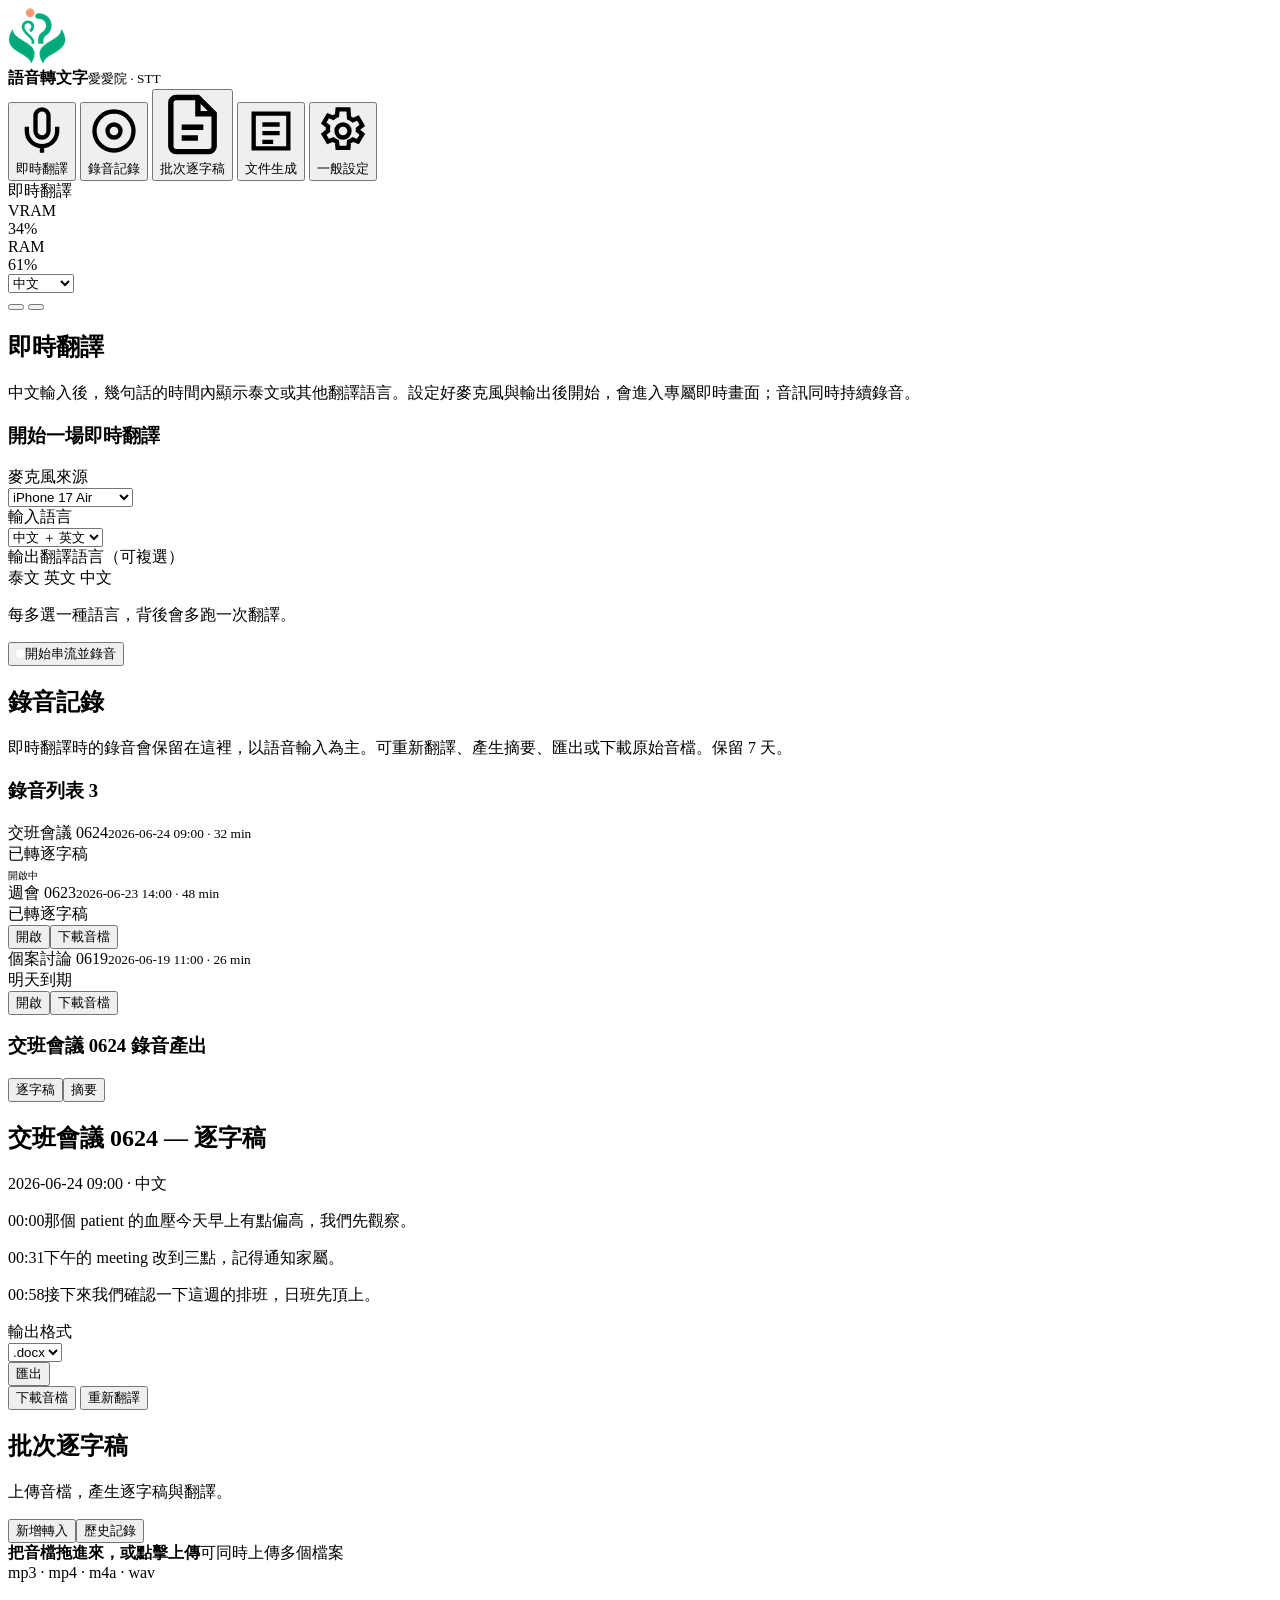
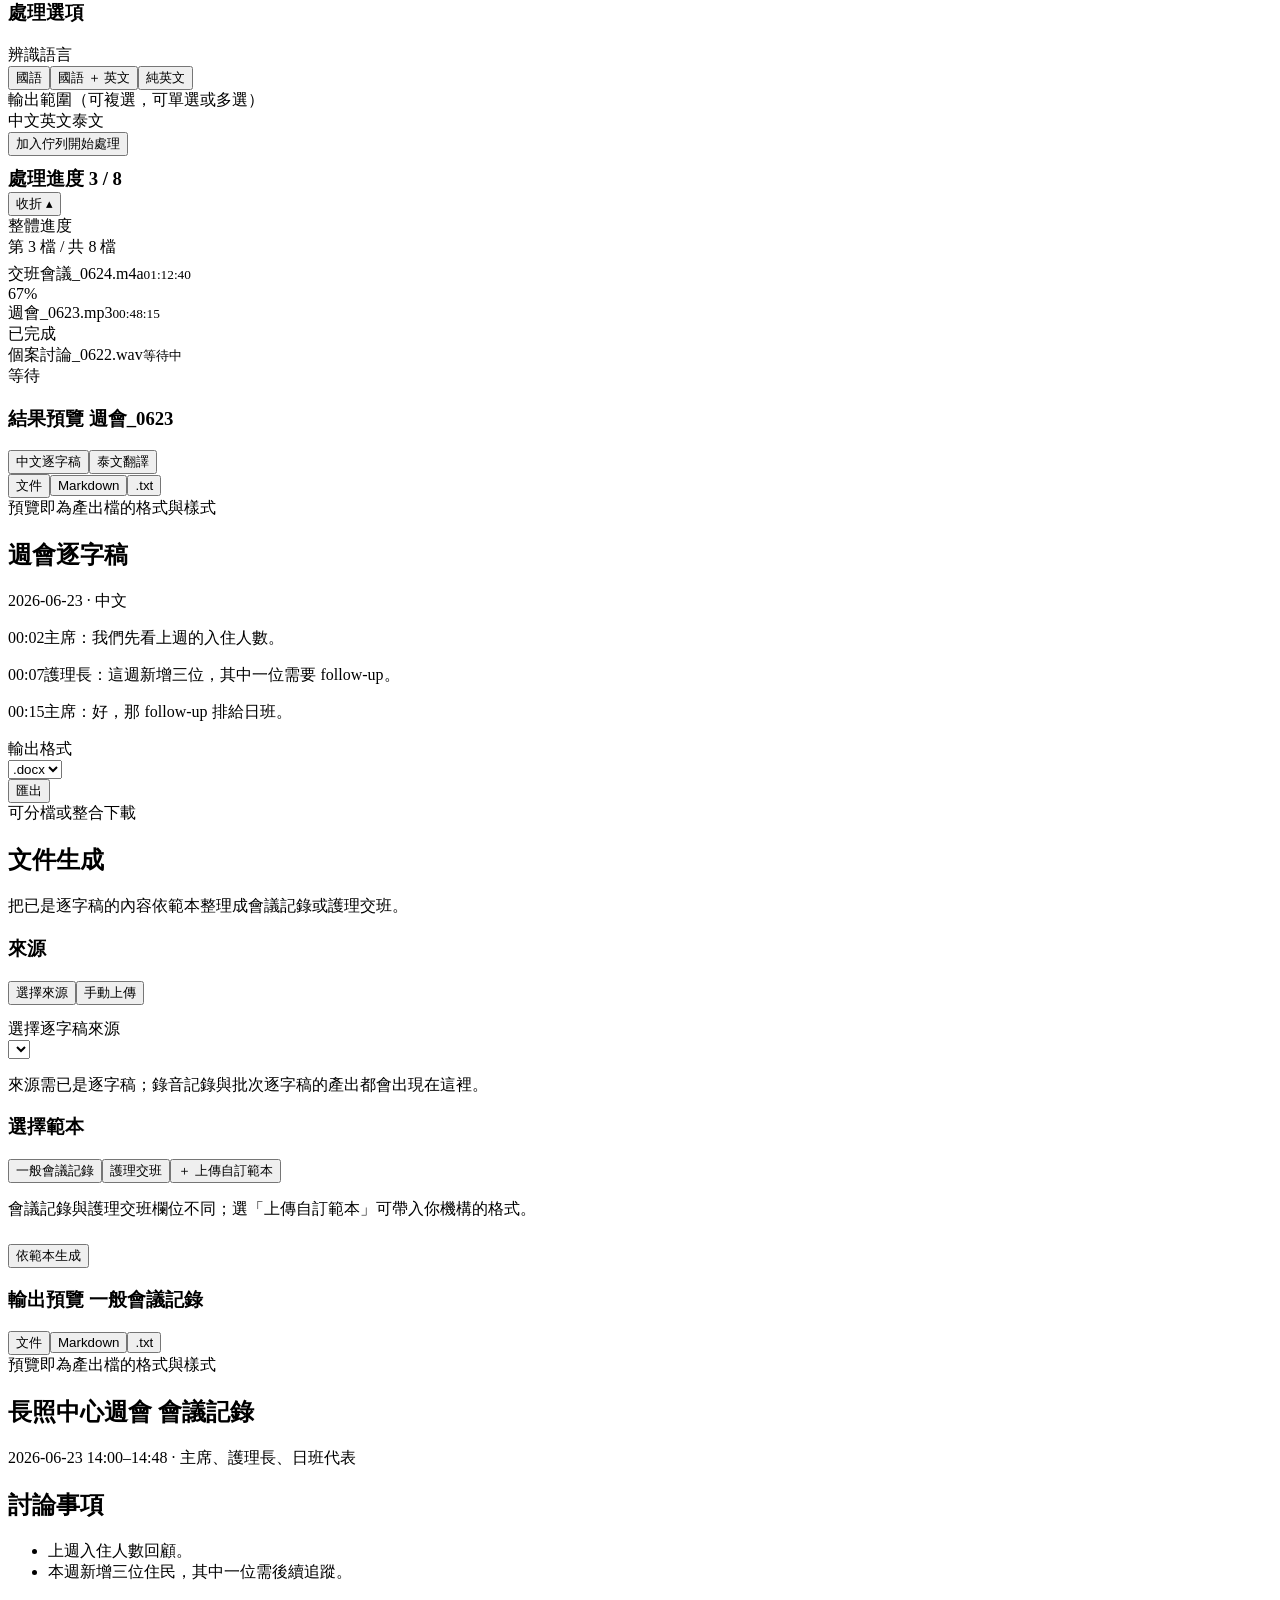
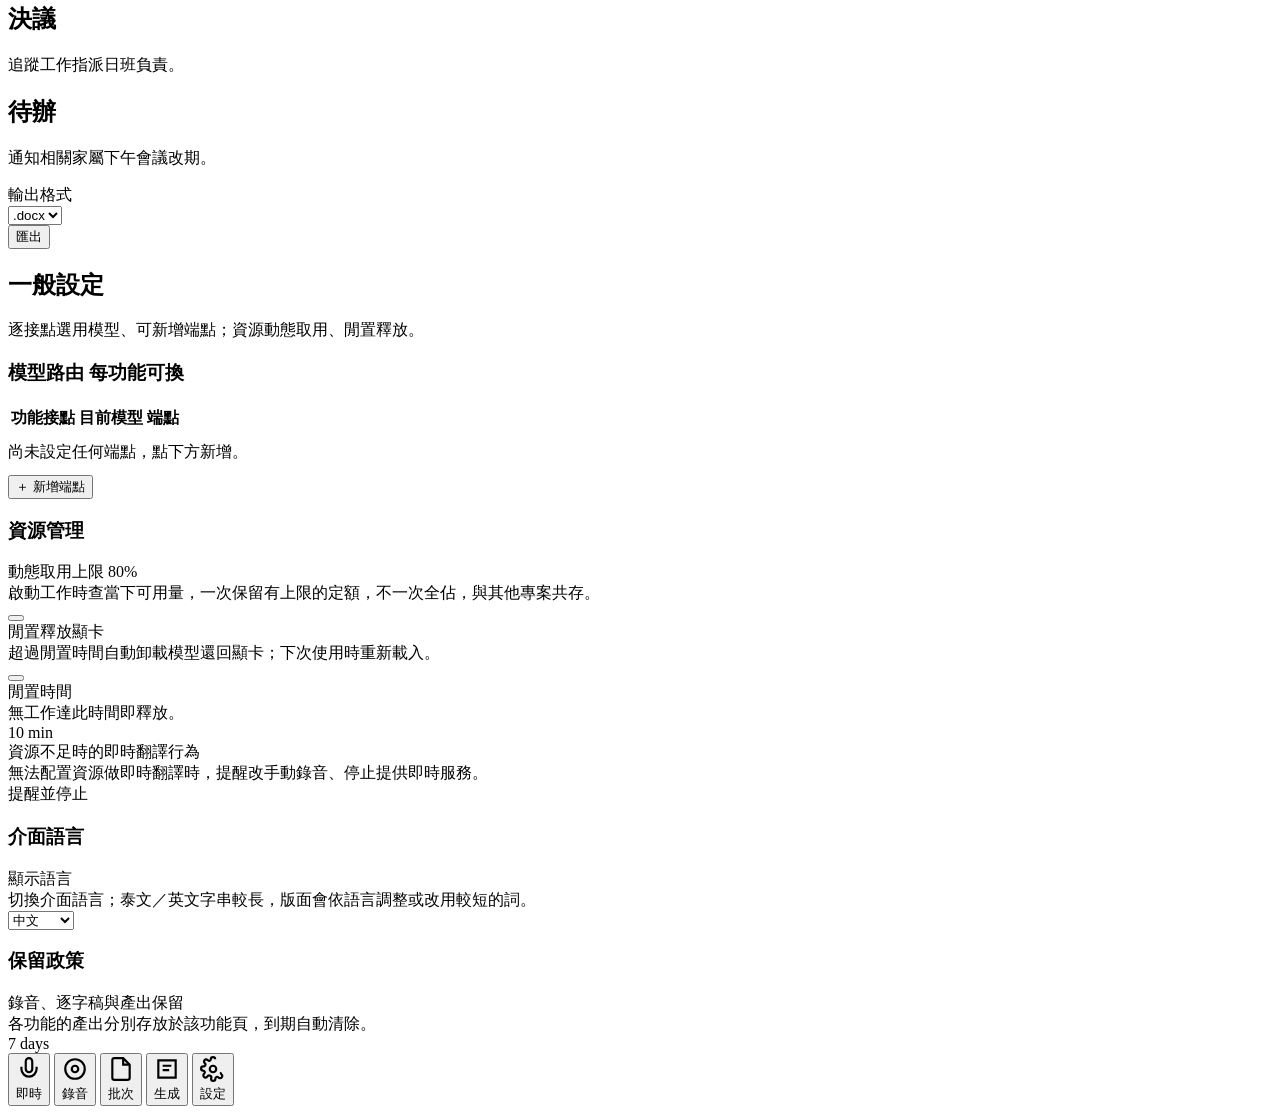
==== commit c85708b9: "feat(S-11): 前端拆檔（tokens.css/i18n.js/app.js）＋串接 endpoints/resources/jobs/records/export - 拆 v6 雛形單檔 →" ====
--- a/web/index.html
+++ b/web/index.html
@@ -4,277 +4,7 @@
 <meta charset="UTF-8">
 <meta name="viewport" content="width=device-width, initial-scale=1.0">
 <title>語音轉文字與即時翻譯工具 — 愛愛院版 v6（深色可切換）</title>
-<style>
-  :root{
-    /* 愛愛院 設計權杖 v4（企業值） */
-    --paper:#F1F5F3;--surface:#FFFFFF;--surface-2:#FAFAFA;--surface-3:#EEF2F0;
-    --ink:#575757;--ink-soft:#6B6B6B;--ink-faint:#8C8C8C;
-    --line:#D8DCDA;--line-soft:#E8ECEA;
-    --teal:#00A97A;--teal-deep:#00845F;--teal-soft:#E1F4EC;
-    --clay:#F19975;--clay-soft:#FCEDE6;--gold:#B7791F;
-    --ok:#00A97A;--warn:#B7791F;--rec:#E5484D;
-    --font-sans:"源泉圓體 R","GenSenRounded2 TW","jf-openhuninn-2.0","PingFang TC","Microsoft JhengHei","Noto Sans TC",system-ui,-apple-system,sans-serif;
-    --font-mono:Consolas,ui-monospace,"SF Mono",Menlo,monospace;
-  }
-  *{box-sizing:border-box}
-  body{margin:0;background:var(--paper);color:var(--ink);font-family:var(--font-sans);line-height:1.8;-webkit-font-smoothing:antialiased;font-size:19px}
-  :focus-visible{outline:2.5px solid var(--teal);outline-offset:2px;border-radius:4px}
-  button{font-family:inherit;cursor:pointer}
-  .app{display:grid;grid-template-columns:228px 1fr;grid-template-rows:60px 1fr;grid-template-areas:"side top" "side main";min-height:100vh}
-
-  .top{grid-area:top;display:flex;align-items:center;gap:14px;padding:0 22px;background:var(--surface);border-bottom:1px solid var(--line)}
-  .top .crumb{font-weight:700;font-size:16px}
-  .top .spacer{flex:1}
-  .res{display:flex;align-items:center;gap:14px}
-  .res.hide{display:none}
-  .meter{display:flex;align-items:center;gap:7px}
-  .meter .mlbl{font-family:var(--font-mono);font-size:10.5px;color:var(--ink-faint);letter-spacing:.04em}
-  .meter .track{width:60px;height:7px;background:var(--surface-3);border-radius:5px;overflow:hidden}
-  .meter .track i{display:block;height:100%;background:linear-gradient(90deg,var(--teal),#3F9C99);border-radius:5px}
-  .meter .track i.hot{background:linear-gradient(90deg,#C2740C,#D98A2B)}
-  .meter .mpct{font-family:var(--font-mono);font-size:12px;color:var(--ink-soft);min-width:30px;text-align:right}
-  .res-toggle{background:var(--surface-2);border:1px solid var(--line);border-radius:8px;padding:6px 9px;color:var(--ink-soft);display:flex;align-items:center}
-  .lang-wrap{margin-right:2px}
-
-  .side{grid-area:side;background:#10211F;color:#CFE0DC;display:flex;flex-direction:column;padding:18px 12px}
-  .brand{display:flex;align-items:center;gap:10px;padding:6px 10px 18px;border-bottom:1px solid rgba(255,255,255,.08)}
-  .brand .mark{width:30px;height:30px;border-radius:8px;flex:0 0 auto;background:linear-gradient(135deg,#1E5C58,#0E6E6E);display:flex;align-items:center;justify-content:center}
-  .brand .mark span{display:block;width:13px;height:13px;border:2px solid #9FE4DD;border-radius:50%;border-right-color:transparent;transform:rotate(-30deg)}
-  .brand b{font-size:14px;color:#EAF1EE;line-height:1.2}
-  .brand small{display:block;font-family:var(--font-mono);font-size:9.5px;color:#5E8C87;letter-spacing:.06em}
-  .nav{display:flex;flex-direction:column;gap:3px;margin-top:14px}
-  .nav button{display:flex;align-items:center;gap:11px;width:100%;text-align:left;background:none;border:0;color:#A9C4BF;padding:10px 12px;border-radius:9px;font-size:14px}
-  .nav button .ico{width:18px;height:18px;flex:0 0 auto;opacity:.85}
-  .nav button:hover{background:rgba(255,255,255,.05);color:#EAF1EE}
-  .nav button.on{background:rgba(159,228,221,.14);color:#EAF1EE;font-weight:600}
-  .side .foot{margin-top:auto;padding:12px 10px 4px;font-family:var(--font-mono);font-size:10.5px;color:#5E8C87;line-height:1.6;border-top:1px solid rgba(255,255,255,.08)}
-
-  .main{grid-area:main;overflow:auto;padding:26px 28px 60px}
-  .panel{display:none;max-width:920px}
-  .panel.on{display:block}
-  .ph{margin:0 0 4px;font-size:22px;font-weight:800;letter-spacing:-.01em}
-  .psub{margin:0 0 22px;color:var(--ink-faint);font-size:13.5px}
-  .card{background:var(--surface);border:1px solid var(--line);border-radius:14px;padding:18px 20px;margin:0 0 16px}
-  .card h3{margin:0 0 14px;font-size:15px;font-weight:700;display:flex;align-items:center;gap:9px}
-  .card h3 .tag{font-family:var(--font-mono);font-size:10.5px;font-weight:600;color:var(--teal);background:var(--teal-soft);padding:2px 8px;border-radius:999px;letter-spacing:.03em}
-  .muted{color:var(--ink-faint);font-size:13px}
-  .chip{display:inline-block;font-family:var(--font-mono);font-size:11px;font-weight:600;padding:2px 9px;border-radius:999px;white-space:nowrap;vertical-align:middle}
-  .chip.locked{background:rgba(44,122,85,.12);color:var(--ok)}
-
-  .field{margin:0 0 14px}
-  .field>label{display:block;font-size:12.5px;font-weight:600;color:var(--ink-soft);margin:0 0 7px}
-  .seg{display:inline-flex;background:var(--surface-2);border:1px solid var(--line);border-radius:10px;padding:3px;gap:2px;flex-wrap:wrap}
-  .seg button{border:0;background:none;padding:7px 13px;border-radius:7px;font-size:13px;color:var(--ink-soft)}
-  .seg button.on{background:var(--surface);color:var(--teal-deep);font-weight:600;box-shadow:0 1px 2px rgba(0,0,0,.06)}
-  .seg-top{margin:0 0 18px}.seg-top button{padding:9px 18px;font-size:14px}
-  .chk{display:inline-flex;align-items:center;gap:7px;padding:7px 12px;border:1px solid var(--line);border-radius:9px;font-size:13px;background:var(--surface);margin:0 8px 8px 0}
-  .chk .box{width:16px;height:16px;border:2px solid var(--line);border-radius:5px;flex:0 0 auto}
-  .chk.on{border-color:var(--teal);background:var(--teal-soft);color:var(--teal-deep);font-weight:600}
-  .chk.on .box{background:var(--teal);border-color:var(--teal)}
-  .btn{display:inline-flex;align-items:center;gap:8px;border:0;border-radius:10px;padding:11px 18px;font-size:14px;font-weight:600}
-  .btn.primary{background:var(--teal);color:#fff}.btn.primary:hover{background:var(--teal-deep)}
-  .btn.ghost{background:var(--surface);border:1px solid var(--line);color:var(--ink-soft)}.btn.ghost:hover{background:var(--surface-2)}
-  .btn.rec{background:var(--rec);color:#fff}.btn.sm{padding:7px 12px;font-size:12.5px}
-  .mono{font-family:var(--font-mono);font-size:.88em;background:var(--surface-2);padding:1.5px 6px;border-radius:5px;color:var(--teal-deep)}
-
-  .dd-wrap{position:relative;display:inline-flex}
-  .dd-wrap::after{content:"▾";position:absolute;right:11px;top:50%;transform:translateY(-50%);color:var(--ink-faint);pointer-events:none;font-size:12px}
-  .dd{appearance:none;-webkit-appearance:none;background:var(--surface);border:1px solid var(--line);border-radius:9px;padding:9px 30px 9px 12px;font-size:13.5px;color:var(--ink);font-family:var(--font-sans);min-width:190px;cursor:pointer}
-  .dd:hover{border-color:var(--ink-faint)}
-  .dd-sm{min-width:128px;padding:7px 28px 7px 11px;font-size:12.5px}
-  .dd-wide{min-width:300px}
-  .inp{width:100%;max-width:380px;background:var(--surface);border:1px solid var(--line);border-radius:9px;padding:9px 12px;font-size:13.5px;color:var(--ink);font-family:var(--font-sans)}
-  .inp::placeholder{color:var(--ink-faint)}
-
-  .drop{border:2px dashed var(--line);border-radius:14px;padding:30px;text-align:center;background:var(--surface);color:var(--ink-faint)}
-  .drop b{display:block;color:var(--ink);font-size:15px;margin-bottom:5px}
-  .drop .fmt{font-family:var(--font-mono);font-size:11.5px;margin-top:8px}
-
-  .collap-head{display:flex;align-items:center;justify-content:space-between;gap:10px}
-  .collap-btn{background:var(--surface-2);border:1px solid var(--line);border-radius:7px;padding:5px 10px;font-size:12px;color:var(--ink-soft)}
-  .overall{display:flex;align-items:center;gap:12px;background:var(--surface-2);border-radius:10px;padding:10px 14px;margin:14px 0 0;font-size:13px}
-  .overall .bar{flex:1}
-  .bar{height:6px;background:var(--surface-3);border-radius:4px;overflow:hidden}
-  .bar i{display:block;height:100%;background:var(--teal);border-radius:4px}
-  .qrow{display:grid;grid-template-columns:1fr 130px 86px;gap:14px;align-items:center;padding:12px 0;border-bottom:1px solid var(--line-soft)}
-  .qrow:last-child{border-bottom:0}
-  .qname{font-size:13.5px;font-weight:600;overflow:hidden;text-overflow:ellipsis;white-space:nowrap}
-  .qname small{display:block;font-weight:400;color:var(--ink-faint);font-family:var(--font-mono);font-size:11px}
-  .st{font-family:var(--font-mono);font-size:11px;padding:3px 8px;border-radius:6px;text-align:center}
-  .st.done{background:rgba(44,122,85,.12);color:var(--ok)}.st.run{background:var(--teal-soft);color:var(--teal-deep)}.st.wait{background:var(--surface-2);color:var(--ink-faint)}
-
-  .ses{display:grid;grid-template-columns:1fr 120px auto;gap:12px;align-items:center;padding:13px 2px;border-bottom:1px solid var(--line-soft)}
-  .ses:last-child{border-bottom:0}
-  .ses .nm{font-weight:600;font-size:14px}
-  .ses .nm small{display:block;font-weight:400;color:var(--ink-faint);font-family:var(--font-mono);font-size:11px;margin-top:2px}
-  .ses .meta{font-family:var(--font-mono);font-size:11.5px;color:var(--teal-deep)}
-  .ses .act{display:flex;gap:6px;justify-self:end;align-items:center;flex-wrap:wrap}
-  .ic{background:var(--surface-2);border:1px solid var(--line);border-radius:7px;padding:5px 9px;font-size:11.5px;color:var(--ink-soft)}
-
-  .route{width:100%;border-collapse:collapse;font-size:13.5px}
-  .route th,.route td{text-align:left;padding:11px 10px;border-bottom:1px solid var(--line-soft)}
-  .route th{font-size:11px;font-family:var(--font-mono);color:var(--ink-faint);letter-spacing:.04em;text-transform:uppercase}
-  .route .fn{font-weight:600}
-  .sel{display:inline-flex;align-items:center;gap:8px;border:1px solid var(--line);background:var(--surface);border-radius:8px;padding:6px 11px;font-size:13px;font-family:var(--font-mono)}
-  .sel::after{content:"▾";color:var(--ink-faint);font-family:var(--font-sans)}
-  .tg{display:flex;align-items:center;justify-content:space-between;padding:13px 0;border-bottom:1px solid var(--line-soft);gap:14px}
-  .tg:last-child{border-bottom:0}
-  .tg .t{font-size:14px;font-weight:600}.tg .d{font-size:12.5px;color:var(--ink-faint);margin-top:2px;max-width:46ch}
-  .switch{width:42px;height:24px;border-radius:999px;background:var(--teal);position:relative;flex:0 0 auto;border:0}
-  .switch.off{background:var(--surface-3)}
-  .switch i{position:absolute;top:3px;left:21px;width:18px;height:18px;border-radius:50%;background:#fff;transition:left .15s}
-  .switch.off i{left:3px}
-  .ep-form{background:var(--surface-2);border:1px solid var(--line);border-radius:12px;padding:18px;margin-top:14px}
-  .ep-form .field>label{margin-bottom:5px}
-
-  .loading-wrap{display:flex;flex-direction:column;align-items:center;gap:14px;padding:46px 20px}
-  .spinner{width:42px;height:42px;border:3px solid var(--line);border-top-color:var(--teal);border-radius:50%;animation:spin .9s linear infinite}
-  @keyframes spin{to{transform:rotate(360deg)}}
-  .loading-txt{margin:0;font-size:13px;color:var(--ink-faint);font-family:var(--font-mono)}
-  @media (prefers-reduced-motion:reduce){.spinner{animation-duration:2.6s}}
-
-  .setup{background:var(--surface);border:1px solid var(--line);border-radius:16px;padding:26px 24px;max-width:560px}
-  .setup h3{margin:0 0 18px;font-size:16px;font-weight:700}
-  .stage{background:radial-gradient(120% 130% at 80% -10%,rgba(14,110,110,.22),transparent 55%),linear-gradient(180deg,#0E1B1A,#102B29);border-radius:16px;position:relative;overflow:hidden;min-height:440px;display:grid;grid-template-columns:1fr}
-  .stage.with-src{grid-template-columns:1fr 300px}
-  .stage-top{position:absolute;top:0;left:0;right:0;z-index:3;display:flex;align-items:center;justify-content:space-between;padding:14px 18px;background:linear-gradient(180deg,rgba(0,0,0,.4),transparent)}
-  .live-badge{display:inline-flex;align-items:center;gap:8px;color:#fff;font-family:var(--font-mono);font-size:13px;font-weight:600}
-  .recdot{width:11px;height:11px;border-radius:50%;background:var(--rec);animation:blink 1.4s infinite}
-  @keyframes blink{0%,100%{opacity:1}50%{opacity:.25}}
-  @media (prefers-reduced-motion:reduce){.recdot{animation:none}}
-  .src-toggle{background:rgba(255,255,255,.12);border:1px solid rgba(255,255,255,.22);color:#EAF1EE;border-radius:8px;padding:6px 12px;font-size:12px}
-  .src-toggle:hover{background:rgba(255,255,255,.2)}
-  .stage-main{--cap:26px;padding:54px 38px 30px;overflow:auto;display:flex;flex-direction:column;justify-content:flex-end;gap:20px;min-height:0}
-  .scap{max-width:80ch}
-  .scap .s-primary{margin:0 0 6px;font-size:var(--cap);line-height:1.45;color:#F3F8F6;font-weight:600}
-  .scap .s-src{margin:0;font-size:calc(var(--cap) * .5);color:#7FA39D;line-height:1.4}
-  .scap.dim{opacity:.42}.scap.draft .s-primary{opacity:.55;color:#BFE7E1}
-  .jump{position:absolute;bottom:16px;left:50%;transform:translateX(-50%);background:#1D3A37;color:#fff;border:1px solid rgba(255,255,255,.2);border-radius:999px;padding:6px 14px;font-size:12px;box-shadow:0 3px 10px rgba(0,0,0,.25)}
-  .stage-side{display:none;background:rgba(0,0,0,.28);border-left:1px solid rgba(255,255,255,.1);padding:18px 16px;overflow:auto}
-  .stage.with-src .stage-side{display:block}
-  .stage-side h5{margin:0 0 12px;font-family:var(--font-mono);font-size:11px;letter-spacing:.06em;text-transform:uppercase;color:#6FB3AD}
-  .stage-side .sline{margin:0 0 12px;font-size:13px;color:#C2D8D3;line-height:1.55}
-  .stage-side .sline.draft{color:#7FA39D;font-style:italic}
-  .stage-side .sline .ts{font-family:var(--font-mono);font-size:10.5px;color:#5FB0AA;margin-right:7px}
-  .ctrlbar{display:flex;align-items:center;gap:12px;flex-wrap:wrap;background:var(--surface);border:1px solid var(--line);border-radius:14px;padding:11px 15px;margin-top:14px}
-  .ctrlbar .grp{display:flex;align-items:center;gap:8px}
-  .ctrlbar .lbl{font-size:12px;color:var(--ink-faint);font-weight:600}
-  .ctrlbar .spacer{flex:1}
-  .mic-dot{width:9px;height:9px;border-radius:50%;background:var(--ok);box-shadow:0 0 0 3px rgba(44,122,85,.18)}
-  .tool{background:var(--surface);border:1px solid var(--line);border-radius:7px;padding:4px 8px;font-size:12px;color:var(--ink-soft);font-family:var(--font-mono)}
-  .tool:hover{background:var(--surface-2)}
-  .wave{display:flex;align-items:center;gap:2px;height:18px;overflow:hidden;max-width:150px;flex:0 1 150px}
-  .wave i{width:3px;background:#7FB3AD;border-radius:2px;animation:w 1s ease-in-out infinite}
-  @keyframes w{0%,100%{height:20%}50%{height:90%}}
-  @media (prefers-reduced-motion:reduce){.wave i{height:55%!important;animation:none}}
-
-  /* document-style preview + format variants */
-  .preview{background:var(--surface-3);border-radius:12px;padding:22px;overflow:auto}
-  .docpage{background:#fff;border-radius:6px;box-shadow:0 6px 22px rgba(20,33,32,.10);max-width:660px;margin:0 auto;padding:40px 46px;color:#23302E;font-size:14px;line-height:1.8}
-  .docpage h1{font-size:20px;font-weight:800;margin:0 0 4px;color:#16221F}
-  .docpage .docmeta{color:#7A8783;font-size:12px;margin:0 0 20px;font-family:var(--font-mono)}
-  .docpage h2{font-size:14px;font-weight:700;margin:20px 0 8px;color:#0E4C4C;border-bottom:1px solid #EAEFED;padding-bottom:5px}
-  .docpage p{margin:0 0 10px}.docpage ul{margin:0 0 10px;padding-left:20px}.docpage li{margin:0 0 5px}
-  .docpage .tsd{font-family:var(--font-mono);font-size:11px;color:#0E6E6E;margin-right:8px}
-  /* Markdown source look */
-  .docpage.fmt-md{font-family:var(--font-mono);font-size:13px;color:#2B2B2B;line-height:1.7;box-shadow:0 6px 22px rgba(20,33,32,.10)}
-  .docpage.fmt-md h1{font-size:15px;border:0;color:#2B2B2B;font-weight:700}
-  .docpage.fmt-md h1::before{content:"# ";color:#A0A0A0}
-  .docpage.fmt-md h2{font-size:13px;border:0;color:#2B2B2B;font-weight:700;margin:14px 0 6px}
-  .docpage.fmt-md h2::before{content:"## ";color:#A0A0A0}
-  .docpage.fmt-md ul{list-style:none;padding-left:0}
-  .docpage.fmt-md li::before{content:"- ";color:#A0A0A0}
-  .docpage.fmt-md .docmeta{color:#9AA;}
-  .docpage.fmt-md .tsd{color:#7A8783}
-  /* plain text look */
-  .docpage.fmt-txt{font-family:var(--font-mono);font-size:13px;color:#2B2B2B;line-height:1.7}
-  .docpage.fmt-txt h1,.docpage.fmt-txt h2{font-size:13px;font-weight:400;border:0;color:#2B2B2B;margin:8px 0}
-  .docpage.fmt-txt ul{list-style:none;padding-left:0}
-  .docpage.fmt-txt li::before{content:"* ";color:#888}
-  .docpage.fmt-txt .docmeta{color:#888}
-  /* PDF look: a paper sheet with a thin frame */
-  .docpage.fmt-pdf{border:1px solid #DADFDC;box-shadow:0 10px 30px rgba(20,33,32,.14)}
-  .pv-toolbar{display:flex;align-items:center;gap:8px;margin-bottom:12px;flex-wrap:wrap}
-  .pv-fmt{display:inline-flex;background:var(--surface);border:1px solid var(--line);border-radius:9px;padding:3px;gap:2px}
-  .pv-fmt button{border:0;background:none;padding:6px 12px;border-radius:6px;font-size:12.5px;color:var(--ink-soft);font-family:var(--font-mono)}
-  .pv-fmt button.on{background:var(--teal-soft);color:var(--teal-deep);font-weight:600}
-  .export-bar{display:flex;justify-content:space-between;align-items:center;gap:20px;flex-wrap:wrap;margin-top:16px}
-  .export-grp{display:flex;align-items:center;gap:10px;flex-wrap:wrap}
-  .exp-lbl{font-size:12px;color:var(--ink-faint);font-weight:600}
-
-  .mnav{display:none}
-  @media (max-width:860px){
-    .app{grid-template-columns:1fr;grid-template-rows:54px 1fr;grid-template-areas:"top" "main"}
-    .side{display:none}.main{padding:18px 16px 84px}.top{padding:0 16px}
-    .res,.lang-wrap,.res-toggle{display:none}
-    .qrow{grid-template-columns:1fr 70px 28px;gap:10px}.qrow .barwrap{display:none}
-    .route th:nth-child(3),.route td:nth-child(3){display:none}
-    .stage{min-height:360px}.stage.with-src{grid-template-columns:1fr}.stage.with-src .stage-side{display:none}
-    .stage-main{padding:50px 18px 24px;gap:16px;--cap:21px}.wave{display:none}.setup{padding:20px 16px}
-    .ses{grid-template-columns:1fr auto;gap:8px}.ses .meta{display:none}
-    .docpage{padding:26px 22px}
-    .mnav{display:flex;position:fixed;bottom:0;left:0;right:0;z-index:40;background:#10211F;border-top:1px solid rgba(255,255,255,.08);padding:6px 4px 8px;justify-content:space-around}
-    .mnav button{background:none;border:0;color:#7FB3AD;display:flex;flex-direction:column;align-items:center;gap:3px;font-size:10px;padding:4px 6px;flex:1}
-    .mnav button.on{color:#EAF1EE}.mnav .ico{width:20px;height:20px}
-  }
-  @media (max-width:460px){.ph{font-size:19px}}
-
-  /* ===== 愛愛院 主題覆寫：高齡友善（大字 / 大圓角 / 大點擊區） + 綠色品牌 + 圓體 ===== */
-  .ph{font-size:28px}.psub{font-size:16px}
-  .card{border-radius:24px;padding:22px 24px}.card h3{font-size:17px}
-  .field>label{font-size:14px}.muted,.hint{font-size:14px}
-  .btn{border-radius:16px;padding:13px 22px;min-height:48px;font-size:15px}
-  .btn.sm{padding:10px 16px;min-height:42px;font-size:14px}
-  .btn.primary{color:#fff}
-  .dd{border-radius:14px;min-height:46px}.dd-sm{min-height:40px}
-  .inp{border-radius:14px;min-height:46px}
-  .seg{border-radius:18px}.seg button{padding:10px 16px;min-height:42px;font-size:14px}.seg-top button{min-height:48px}
-  .chk{border-radius:16px;padding:10px 14px;min-height:46px;font-size:14px}
-  .nav button{min-height:48px;font-size:15px;border-radius:14px}
-  .res-toggle,.collap-btn,.ic,.tool{border-radius:12px}
-  .preview{border-radius:22px}.docpage{border-radius:16px}
-  .docpage h1{color:var(--teal);font-size:23px}.docpage h2{color:var(--teal-deep);font-size:16px}
-  .stage{border-radius:24px}.stage-main{--cap:30px}
-  /* 白底側欄 + logo */
-  .side{background:#FFFFFF;border-right:1px solid var(--line);color:var(--ink-soft)}
-  .brand{border-bottom-color:var(--line)}
-  .brand b{color:var(--ink);font-size:15px}.brand small{color:var(--ink-faint)}
-  .brand-logo{width:36px;height:auto;flex:0 0 auto}
-  .nav button{color:var(--ink-soft)}.nav button .ico{opacity:.7}
-  .nav button:hover{background:var(--surface-2);color:var(--ink)}
-  .nav button.on{background:var(--teal-soft);color:var(--teal-deep)}.nav button.on .ico{opacity:1}
-  .side .foot{color:var(--ink-faint);border-top-color:var(--line)}
-  /* 白底手機底欄 */
-  .mnav{background:#FFFFFF;border-top:1px solid var(--line)}
-  .mnav button{color:var(--ink-faint)}.mnav button.on{color:var(--teal-deep)}
-  /* 表頭品牌色 + 隔列 */
-  .route th{background:var(--teal);color:#fff;text-transform:none}
-  .route tr:nth-child(even) td{background:var(--surface-2)}
-
-  .top-ctrls{display:flex;align-items:center;gap:8px}
-  .top-divider{width:1px;height:26px;background:var(--line)}
-  .icon-btn{background:var(--surface-2);border:1px solid var(--line);border-radius:12px;width:42px;height:42px;display:flex;align-items:center;justify-content:center;color:var(--ink-soft)}
-  .icon-btn:hover{background:var(--surface-3);color:var(--ink)}
-  @media (max-width:860px){.top-divider{display:none}.top-ctrls{gap:6px}#resToggle{display:none}}
-
-  /* ===== 深色主題（淺／深可切換） ===== */
-  body.dark{
-    --paper:#0E1412;--surface:#161D1B;--surface-2:#1C2522;--surface-3:#242E2A;
-    --ink:#E7EDEA;--ink-soft:#AEB8B4;--ink-faint:#7F8A85;
-    --line:#2A332F;--line-soft:#222B28;
-    --teal:#27C79E;--teal-deep:#1FA382;--teal-soft:#123A30;
-    --clay:#F4A582;--clay-soft:#33261F;--gold:#D9A441;
-    --ok:#27C79E;--warn:#D9A441;--rec:#F0585D;
-  }
-  body.dark .top{background:var(--surface);border-bottom-color:var(--line)}
-  body.dark .side{background:#101614;border-right-color:var(--line)}
-  body.dark .mnav{background:#101614;border-top-color:var(--line)}
-  body.dark .nav button.on{color:var(--teal)}
-  body.dark .nav button:hover{background:var(--surface-2);color:var(--ink)}
-  body.dark .seg button.on,body.dark .pv-fmt button.on{color:var(--teal)}
-  body.dark .card h3 .tag{color:var(--teal)}
-  body.dark .brand b{color:var(--ink)}
-</style>
+<link rel="stylesheet" href="/styles/tokens.css">
 </head>
 <body>
 <div class="app">
@@ -417,17 +147,18 @@
       <div class="seg seg-top" id="batchMode"><button class="on" data-bm="new" data-i18n="batch.new">新增轉入</button><button data-bm="hist" data-i18n="batch.hist">歷史記錄</button></div>
 
       <div id="batch-new">
-        <div class="card"><div class="drop"><b data-i18n="batch.drop">把音檔拖進來，或點擊上傳</b><span data-i18n="batch.dropSub">可同時上傳多個檔案</span><div class="fmt">mp3 · mp4 · m4a · wav</div></div></div>
+        <div class="card"><div class="drop" id="batchDrop"><b data-i18n="batch.drop">把音檔拖進來，或點擊上傳</b><span data-i18n="batch.dropSub">可同時上傳多個檔案</span><div class="fmt">mp3 · mp4 · m4a · wav</div></div><p class="muted" id="batchFiles" style="margin:10px 0 0"></p></div>
 
         <div class="card">
           <h3 data-i18n="batch.optTitle">處理選項</h3>
           <div class="field"><label data-i18n="batch.asrLang">辨識語言</label>
-            <div class="seg"><button class="on" data-i18n="lang.mandarin">國語</button><button data-i18n="lang.mandarinEn">國語 ＋ 英文</button><button data-i18n="lang.enonly">純英文</button></div>
+            <div class="seg" id="batchSrcSeg"><button class="on" data-src="zh" data-i18n="lang.mandarin">國語</button><button data-src="zh_en" data-i18n="lang.mandarinEn">國語 ＋ 英文</button><button data-src="en" data-i18n="lang.enonly">純英文</button></div>
           </div>
           <div class="field"><label data-i18n="batch.outScope">輸出範圍（可複選，可單選或多選）</label>
-            <div><span class="chk on"><span class="box"></span><span data-i18n="lang.zh">中文</span></span><span class="chk"><span class="box"></span><span data-i18n="lang.en">英文</span></span><span class="chk"><span class="box"></span><span data-i18n="lang.th">泰文</span></span></div>
-          </div>
-          <button class="btn primary" data-i18n="batch.enqueue">加入佇列開始處理</button>
+            <div id="batchOutChk"><span class="chk on" data-lang="zh"><span class="box"></span><span data-i18n="lang.zh">中文</span></span><span class="chk" data-lang="en"><span class="box"></span><span data-i18n="lang.en">英文</span></span><span class="chk" data-lang="th"><span class="box"></span><span data-i18n="lang.th">泰文</span></span></div>
+          </div>
+          <button class="btn primary" id="batchSubmit" data-i18n="batch.enqueue">加入佇列開始處理</button>
+          <p class="muted" id="batchMsg" style="margin:10px 0 0"></p>
         </div>
 
         <div class="card">
@@ -474,10 +205,8 @@
 
       <div id="batch-hist" style="display:none">
         <div class="card">
-          <h3><span data-i18n="batch.hist">歷史記錄</span> <span class="tag">3</span></h3>
-          <div class="ses"><div class="nm">週會_0623.mp3<small>2026-06-23 · <span data-i18n="st.done">已完成</span></small></div><span class="meta" data-i18n="batch.uploaded1">上傳檔 1</span><div class="act"><button class="ic">逐字稿.docx</button><button class="ic">泰文.docx</button><button class="ic">.txt</button></div></div>
-          <div class="ses"><div class="nm">個案討論_0619.wav<small>2026-06-19 · <span data-i18n="st.done">已完成</span></small></div><span class="meta" data-i18n="batch.uploaded1">上傳檔 1</span><div class="act"><button class="ic">逐字稿.docx</button><button class="ic">.txt</button></div></div>
-          <div class="ses"><div class="nm">月會_0601（3）<small>2026-06-01 · <span data-i18n="st.done">已完成</span></small></div><span class="meta" data-i18n="batch.uploaded3">上傳檔 3</span><div class="act"><button class="ic">整合.docx</button><button class="ic">.md</button></div></div>
+          <h3><span data-i18n="batch.hist">歷史記錄</span> <span class="tag" id="histCount">0</span></h3>
+          <div id="histList"></div>
         </div>
       </div>
     </section>
@@ -492,22 +221,23 @@
         <div class="seg" id="genSrc" style="margin-bottom:14px"><button class="on" data-gs="pick" data-i18n="gen.pick">選擇來源</button><button data-gs="up" data-i18n="gen.manual">手動上傳</button></div>
         <div id="gen-pick">
           <div class="field"><label data-i18n="gen.srcLabel">選擇逐字稿來源</label>
-            <div class="dd-wrap"><select class="dd dd-wide">
-              <optgroup data-i18ngrp="nav.rec" label="錄音記錄"><option>交班會議 0624 — 逐字稿</option><option>週會 0623 — 逐字稿</option></optgroup>
-              <optgroup data-i18ngrp="nav.batch" label="批次逐字稿"><option>週會_0623 — 逐字稿</option><option>個案討論_0619 — 逐字稿</option></optgroup>
+            <div class="dd-wrap"><select class="dd dd-wide" id="genSrcSelect">
+              <optgroup data-i18ngrp="nav.rec" label="錄音記錄"></optgroup>
+              <optgroup data-i18ngrp="nav.batch" label="批次逐字稿"></optgroup>
             </select></div>
             <p class="hint" data-i18n="gen.srcHint">來源需已是逐字稿；錄音記錄與批次逐字稿的產出都會出現在這裡。</p>
           </div>
         </div>
-        <div id="gen-up" style="display:none"><div class="drop"><b data-i18n="gen.upTitle">上傳逐字稿檔</b><span data-i18n="gen.upSub">手動帶入已整理好的逐字稿</span><div class="fmt">txt · md · docx</div></div></div>
+        <div id="gen-up" style="display:none"><div class="drop" id="genUpDrop"><b data-i18n="gen.upTitle">上傳逐字稿檔</b><span data-i18n="gen.upSub">手動帶入已整理好的逐字稿</span><div class="fmt">txt · md · docx</div></div><p class="muted" id="genUpName" style="margin:10px 0 0"></p></div>
       </div>
 
       <div class="card">
         <h3 data-i18n="gen.tplTitle">選擇範本</h3>
         <div class="seg" id="genTpl" style="display:flex"><button class="on" data-tpl="meet" data-i18n="gen.tplMeet">一般會議記錄</button><button data-tpl="care" data-i18n="gen.tplCare">護理交班</button><button data-tpl="up" data-i18n="gen.tplUp">＋ 上傳自訂範本</button></div>
-        <div id="gen-tpl-up" style="display:none;margin-top:12px"><div class="drop"><b data-i18n="gen.tplUpTitle">上傳範本檔</b><span data-i18n="gen.tplUpSub">拖曳到這裡，或從本機選取</span><div class="fmt">md · docx</div></div></div>
+        <div id="gen-tpl-up" style="display:none;margin-top:12px"><div class="drop" id="genTplDrop"><b data-i18n="gen.tplUpTitle">上傳範本檔</b><span data-i18n="gen.tplUpSub">拖曳到這裡，或從本機選取</span><div class="fmt">md · docx</div></div><p class="muted" id="genTplName" style="margin:10px 0 0"></p></div>
         <p class="hint" data-i18n="gen.tplHint">會議記錄與護理交班欄位不同；選「上傳自訂範本」可帶入你機構的格式。</p>
-        <button class="btn primary" style="margin-top:8px" data-i18n="gen.generate">依範本生成</button>
+        <button class="btn primary" style="margin-top:8px" id="genBtn" data-i18n="gen.generate">依範本生成</button>
+        <p class="muted" id="genMsg" style="margin:10px 0 0"></p>
       </div>
 
       <div class="card">
@@ -517,6 +247,7 @@
           <span class="muted" data-i18n="pv.note">預覽即為產出檔的格式與樣式</span>
         </div>
         <div class="preview">
+          <!-- 範本結構示意（生成前）；生成後填入 #genResult 並顯示真實內容 -->
           <div class="docpage fmt-doc" id="genDocMeet">
             <h1>長照中心週會 會議記錄</h1><p class="docmeta">2026-06-23 14:00–14:48 · 主席、護理長、日班代表</p>
             <h2>討論事項</h2><ul><li>上週入住人數回顧。</li><li>本週新增三位住民，其中一位需後續追蹤。</li></ul>
@@ -530,12 +261,13 @@
             <h2>注意事項</h2><p>家屬下午三點來訪，先行知會。</p>
             <h2>待追蹤</h2><p>明早回報 301 床血壓變化。</p>
           </div>
+          <div class="docpage fmt-doc" id="genResult" style="display:none;white-space:pre-wrap"></div>
         </div>
         <div class="export-bar">
           <div class="export-grp">
             <span class="exp-lbl" data-i18n="exp.fmt">輸出格式</span>
-            <div class="dd-wrap"><select class="dd dd-sm"><option>.docx</option><option>.md</option><option>.txt</option></select></div>
-            <button class="btn primary sm" data-i18n="exp.do">匯出</button>
+            <div class="dd-wrap"><select class="dd dd-sm" id="genExportFmt"><option value="docx">.docx</option><option value="md">.md</option><option value="txt">.txt</option></select></div>
+            <button class="btn primary sm" id="genExportBtn" data-i18n="exp.do">匯出</button>
           </div>
         </div>
       </div>
@@ -549,22 +281,21 @@
       <div class="card">
         <h3><span data-i18n="set.routeTitle">模型路由</span> <span class="tag" data-i18n="set.routeTag">每功能可換</span></h3>
         <table class="route">
-          <tr><th data-i18n="set.thFn">功能接點</th><th data-i18n="set.thModel">目前模型</th><th data-i18n="set.thEp">端點</th></tr>
-          <tr><td class="fn" data-i18n="fn.asr">ASR 辨識</td><td><span class="sel">Qwen3-ASR 1.7B</span></td><td class="mono">localhost:8001</td></tr>
-          <tr><td class="fn" data-i18n="fn.btr">批次翻譯</td><td><span class="sel">Gemma 4 31B Q8</span></td><td class="mono">localhost:8000</td></tr>
-          <tr><td class="fn" data-i18n="fn.rtr">即時翻譯</td><td><span class="sel">NLLB-3.3B</span></td><td class="mono">localhost:8002</td></tr>
-          <tr><td class="fn" data-i18n="fn.post">後處理 · 摘要</td><td><span class="sel">Gemma 4 31B Q8</span></td><td class="mono">localhost:8000</td></tr>
+          <thead><tr><th data-i18n="set.thFn">功能接點</th><th data-i18n="set.thModel">目前模型</th><th data-i18n="set.thEp">端點</th><th></th></tr></thead>
+          <tbody id="epTable"></tbody>
         </table>
+        <p class="muted" id="epEmpty" data-i18n="set.epEmpty" style="margin:10px 0 0">尚未設定任何端點，點下方新增。</p>
         <button class="btn ghost sm" style="margin-top:12px" id="addEpBtn" data-i18n="set.addEp">＋ 新增端點</button>
         <div class="ep-form" id="addEpForm" style="display:none">
-          <div class="field"><label data-i18n="set.epName">端點名稱</label><input class="inp" placeholder="翻譯-NLLB"></div>
-          <div class="field"><label data-i18n="set.epUrl">服務網址</label><input class="inp" placeholder="http://localhost:8003/v1"></div>
-          <div class="field"><label data-i18n="set.epModel">模型名稱</label><input class="inp" placeholder="facebook/nllb-200-3.3B"></div>
+          <div class="field"><label data-i18n="set.epName">端點名稱</label><input class="inp" id="epName" placeholder="翻譯-NLLB"></div>
+          <div class="field"><label data-i18n="set.epUrl">服務網址</label><input class="inp" id="epUrl" placeholder="http://localhost:8003/v1"></div>
+          <div class="field"><label data-i18n="set.epModel">模型名稱</label><input class="inp" id="epModel" placeholder="facebook/nllb-200-3.3B"></div>
           <div class="field"><label data-i18n="set.epFn">這個端點處理什麼功能？</label>
-            <div class="dd-wrap"><select class="dd"><option data-i18n="fn.asr">ASR 辨識</option><option data-i18n="fn.btr">批次翻譯</option><option data-i18n="fn.rtr">即時翻譯</option><option data-i18n="fn.post">後處理 · 摘要</option></select></div>
+            <div class="dd-wrap"><select class="dd" id="epFn"><option value="asr" data-i18n="fn.asr">ASR 辨識</option><option value="batch_tr" data-i18n="fn.btr">批次翻譯</option><option value="live_tr" data-i18n="fn.rtr">即時翻譯</option><option value="post" data-i18n="fn.post">後處理 · 摘要</option></select></div>
             <p class="hint" data-i18n="set.epHint">選好功能後，該功能就能在上面的模型路由切換到這個端點。</p>
           </div>
-          <div class="row2"><button class="btn primary sm" data-i18n="set.epSave">儲存端點</button><button class="btn ghost sm" id="cancelEp" data-i18n="set.cancel">取消</button></div>
+          <div class="row2"><button class="btn primary sm" id="epSave" data-i18n="set.epSave">儲存端點</button><button class="btn ghost sm" id="cancelEp" data-i18n="set.cancel">取消</button></div>
+          <p class="muted" id="epMsg" style="margin:8px 0 0"></p>
         </div>
       </div>
 
@@ -598,215 +329,7 @@
   </nav>
 </div>
 
-<script>
-(function(){
-  var I = {
-    'brand':{zh:'語音轉文字',en:'Speech-to-Text',th:'แปลงเสียงเป็นข้อความ'},
-    'foot.net':{zh:'內網／本地 · 無登入',en:'On-prem · No login',th:'ในเครือข่าย · ไม่ต้องล็อกอิน'},
-    'nav.live':{zh:'即時翻譯',en:'Realtime Translation',th:'การแปลเรียลไทม์'},
-    'nav.rec':{zh:'錄音記錄',en:'Recordings',th:'บันทึกเสียง'},
-    'nav.batch':{zh:'批次逐字稿',en:'Batch Transcripts',th:'ถอดเสียงเป็นชุด'},
-    'nav.gen':{zh:'文件生成',en:'Document Generation',th:'สร้างเอกสาร'},
-    'nav.set':{zh:'一般設定',en:'Settings',th:'การตั้งค่า'},
-    'm.live':{zh:'即時',en:'Live',th:'สด'},'m.rec':{zh:'錄音',en:'Rec',th:'เสียง'},'m.batch':{zh:'批次',en:'Batch',th:'ชุด'},'m.gen':{zh:'生成',en:'Docs',th:'สร้าง'},'m.set':{zh:'設定',en:'Set',th:'ตั้งค่า'},
-    'lang.zh':{zh:'中文',en:'Chinese',th:'จีน'},'lang.en':{zh:'英文',en:'English',th:'อังกฤษ'},'lang.th':{zh:'泰文',en:'Thai',th:'ไทย'},
-    'lang.zhen':{zh:'中文 ＋ 英文',en:'Chinese + English',th:'จีน + อังกฤษ'},'lang.enonly':{zh:'純英文',en:'English only',th:'อังกฤษเท่านั้น'},
-    'lang.mandarin':{zh:'國語',en:'Mandarin',th:'จีนกลาง'},'lang.mandarinEn':{zh:'國語 ＋ 英文',en:'Mandarin + English',th:'จีนกลาง + อังกฤษ'},
-    'live.sub':{zh:'中文輸入後，幾句話的時間內顯示泰文或其他翻譯語言。設定好麥克風與輸出後開始，會進入專屬即時畫面；音訊同時持續錄音。',en:'After Chinese is spoken, the translation appears within a few sentences. Set the mic and output, then start — a dedicated live view opens while audio keeps recording.',th:'หลังพูดภาษาจีน คำแปลจะปรากฏภายในไม่กี่ประโยค ตั้งไมโครโฟนและเอาต์พุตแล้วเริ่ม จะเข้าสู่หน้าจอเรียลไทม์เฉพาะ พร้อมอัดเสียงต่อเนื่อง'},
-    'live.setupTitle':{zh:'開始一場即時翻譯',en:'Start a live translation',th:'เริ่มการแปลสด'},
-    'live.mic':{zh:'麥克風來源',en:'Microphone',th:'ไมโครโฟน'},
-    'live.inLang':{zh:'輸入語言',en:'Input language',th:'ภาษาต้นทาง'},
-    'live.outLang':{zh:'輸出翻譯語言（可複選）',en:'Output languages (multi-select)',th:'ภาษาที่แปล (เลือกหลายได้)'},
-    'live.outHint':{zh:'每多選一種語言，背後會多跑一次翻譯。',en:'Each extra language runs one more translation.',th:'ทุกภาษาที่เพิ่มจะแปลเพิ่มอีกหนึ่งครั้ง'},
-    'live.start':{zh:'開始串流並錄音',en:'Start streaming & recording',th:'เริ่มสตรีมและอัดเสียง'},
-    'live.srcLabel':{zh:'辨識原文',en:'Source',th:'ต้นฉบับ'},
-    'live.srcWord':{zh:'原文',en:'Source',th:'ต้นฉบับ'},
-    'live.showLbl':{zh:'顯示',en:'Show',th:'แสดง'},
-    'live.stop':{zh:'■ 停止並儲存',en:'■ Stop & save',th:'■ หยุดและบันทึก'},
-    'live.jump':{zh:'↓ 回到最新',en:'↓ Jump to latest',th:'↓ ไปล่าสุด'},
-    'live.project':{zh:'⤢',en:'⤢',th:'⤢'},
-    'live.note':{zh:'停止後，本場錄音會保留在「錄音記錄」，可在那裡重新翻譯或產生摘要。',en:'After stopping, this recording is kept in Recordings, where you can re-translate or summarize it.',th:'หลังหยุด การอัดเสียงนี้จะถูกเก็บใน "บันทึกเสียง" ซึ่งคุณสามารถแปลใหม่หรือสรุปได้'},
-    'rec.sub':{zh:'即時翻譯時的錄音會保留在這裡，以語音輸入為主。可重新翻譯、產生摘要、匯出或下載原始音檔。保留 7 天。',en:'Recordings from live translation are kept here, focused on voice input. Re-translate, summarize, export, or download the original audio. Kept 7 days.',th:'การอัดเสียงจากการแปลสดจะถูกเก็บที่นี่ โดยเน้นการป้อนด้วยเสียง แปลใหม่ สรุป ส่งออก หรือดาวน์โหลดไฟล์เสียงต้นฉบับได้ เก็บ 7 วัน'},
-    'rec.listTitle':{zh:'錄音列表',en:'Recordings',th:'รายการเสียง'},
-    'rec.transcribed':{zh:'已轉逐字稿',en:'Transcribed',th:'ถอดความแล้ว'},
-    'rec.opened':{zh:'開啟中',en:'Open',th:'เปิดอยู่'},
-    'rec.expSoon':{zh:'明天到期',en:'Expires tomorrow',th:'หมดอายุพรุ่งนี้'},
-    'rec.recOut':{zh:'錄音產出',en:'Recording output',th:'ผลลัพธ์การอัด'},
-    'rec.tabTranscript':{zh:'逐字稿',en:'Transcript',th:'ข้อความถอด'},
-    'rec.tabSummary':{zh:'摘要',en:'Summary',th:'สรุป'},
-    'rec.summarizing':{zh:'統整中…',en:'Summarizing…',th:'กำลังสรุป…'},
-    'rec.byModel':{zh:'由後處理模型統整',en:'Compiled by the post-processing model',th:'รวบรวมโดยโมเดลหลังประมวลผล'},
-    'rec.retranslate':{zh:'重新翻譯',en:'Re-translate',th:'แปลใหม่'},
-    'act.open':{zh:'開啟',en:'Open',th:'เปิด'},'act.dlAudio':{zh:'下載音檔',en:'Download audio',th:'ดาวน์โหลดเสียง'},
-    'batch.sub':{zh:'上傳音檔，產生逐字稿與翻譯。',en:'Upload audio to produce transcripts and translations.',th:'อัปโหลดเสียงเพื่อสร้างข้อความถอดและคำแปล'},
-    'batch.new':{zh:'新增轉入',en:'New import',th:'นำเข้าใหม่'},'batch.hist':{zh:'歷史記錄',en:'History',th:'ประวัติ'},
-    'batch.drop':{zh:'把音檔拖進來，或點擊上傳',en:'Drag audio here, or click to upload',th:'ลากไฟล์เสียงมาที่นี่ หรือคลิกเพื่ออัปโหลด'},
-    'batch.dropSub':{zh:'可同時上傳多個檔案',en:'Multiple files supported',th:'อัปโหลดหลายไฟล์ได้'},
-    'batch.optTitle':{zh:'處理選項',en:'Processing options',th:'ตัวเลือกการประมวลผล'},
-    'batch.asrLang':{zh:'辨識語言',en:'Recognition language',th:'ภาษาที่รู้จำ'},
-    'batch.outScope':{zh:'輸出範圍（可複選，可單選或多選）',en:'Output scope (single or multiple)',th:'ขอบเขตผลลัพธ์ (เลือกเดี่ยวหรือหลายภาษา)'},
-    'batch.enqueue':{zh:'加入佇列開始處理',en:'Add to queue & process',th:'เพิ่มในคิวและประมวลผล'},
-    'batch.progTitle':{zh:'處理進度',en:'Progress',th:'ความคืบหน้า'},
-    'batch.collapse':{zh:'收折 ▴',en:'Collapse ▴',th:'ย่อ ▴'},'batch.expand':{zh:'展開 ▾',en:'Expand ▾',th:'ขยาย ▾'},
-    'batch.overall':{zh:'整體進度',en:'Overall',th:'ภาพรวม'},
-    'batch.nOfm':{zh:'第 3 檔 / 共 8 檔',en:'File 3 of 8',th:'ไฟล์ที่ 3 จาก 8'},
-    'batch.resultTitle':{zh:'結果預覽',en:'Result preview',th:'ตัวอย่างผลลัพธ์'},
-    'batch.zhDoc':{zh:'中文逐字稿',en:'Chinese transcript',th:'ข้อความถอดภาษาจีน'},
-    'batch.thDoc':{zh:'泰文翻譯',en:'Thai translation',th:'คำแปลภาษาไทย'},
-    'batch.uploaded1':{zh:'上傳檔 1',en:'1 file',th:'1 ไฟล์'},'batch.uploaded3':{zh:'上傳檔 3',en:'3 files',th:'3 ไฟล์'},
-    'st.done':{zh:'已完成',en:'Done',th:'เสร็จ'},'st.wait':{zh:'等待',en:'Waiting',th:'รอ'},'st.waiting':{zh:'等待中',en:'Waiting',th:'กำลังรอ'},
-    'fmt.doc':{zh:'文件',en:'Document',th:'เอกสาร'},
-    'exp.fmt':{zh:'輸出格式',en:'Format',th:'รูปแบบ'},
-    'exp.do':{zh:'匯出',en:'Export',th:'ส่งออก'},
-    'batch.dlNote':{zh:'可分檔或整合下載',en:'Download per-file or combined',th:'ดาวน์โหลดแยกไฟล์หรือรวมกัน'},
-    'pv.note':{zh:'預覽即為產出檔的格式與樣式',en:'The preview matches the exported file format and style.',th:'ตัวอย่างตรงกับรูปแบบและสไตล์ของไฟล์ที่ส่งออก'},
-    'gen.sub':{zh:'把已是逐字稿的內容依範本整理成會議記錄或護理交班。',en:'Turn an existing transcript into a meeting record or nursing handover using a template.',th:'เปลี่ยนข้อความถอดที่มีอยู่ให้เป็นบันทึกการประชุมหรือการส่งเวรพยาบาลด้วยเทมเพลต'},
-    'gen.srcTitle':{zh:'來源',en:'Source',th:'แหล่งที่มา'},
-    'gen.pick':{zh:'選擇來源',en:'Pick source',th:'เลือกแหล่งที่มา'},'gen.manual':{zh:'手動上傳',en:'Manual upload',th:'อัปโหลดเอง'},
-    'gen.srcLabel':{zh:'選擇逐字稿來源',en:'Choose a transcript',th:'เลือกข้อความถอด'},
-    'gen.srcHint':{zh:'來源需已是逐字稿；錄音記錄與批次逐字稿的產出都會出現在這裡。',en:'Source must already be a transcript; outputs from Recordings and Batch appear here.',th:'แหล่งที่มาต้องเป็นข้อความถอดแล้ว ผลลัพธ์จากบันทึกเสียงและแบบชุดจะปรากฏที่นี่'},
-    'gen.upTitle':{zh:'上傳逐字稿檔',en:'Upload a transcript file',th:'อัปโหลดไฟล์ข้อความถอด'},
-    'gen.upSub':{zh:'手動帶入已整理好的逐字稿',en:'Bring in a ready transcript manually',th:'นำเข้าข้อความถอดที่จัดเตรียมแล้ว'},
-    'gen.tplTitle':{zh:'選擇範本',en:'Choose template',th:'เลือกเทมเพลต'},
-    'gen.tplMeet':{zh:'一般會議記錄',en:'Meeting minutes',th:'บันทึกการประชุม'},
-    'gen.tplCare':{zh:'護理交班',en:'Nursing handover',th:'การส่งเวรพยาบาล'},
-    'gen.tplUp':{zh:'＋ 上傳自訂範本',en:'+ Upload template',th:'+ อัปโหลดเทมเพลต'},
-    'gen.tplUpTitle':{zh:'上傳範本檔',en:'Upload template file',th:'อัปโหลดไฟล์เทมเพลต'},
-    'gen.tplUpSub':{zh:'拖曳到這裡，或從本機選取',en:'Drag here, or pick from your device',th:'ลากมาที่นี่ หรือเลือกจากเครื่อง'},
-    'gen.tplHint':{zh:'會議記錄與護理交班欄位不同；選「上傳自訂範本」可帶入你機構的格式。',en:'Meeting and handover fields differ; upload a custom template to match your facility.',th:'ฟิลด์ของบันทึกประชุมและการส่งเวรต่างกัน อัปโหลดเทมเพลตเองเพื่อให้ตรงกับหน่วยงานของคุณ'},
-    'gen.generate':{zh:'依範本生成',en:'Generate from template',th:'สร้างจากเทมเพลต'},
-    'gen.previewTitle':{zh:'輸出預覽',en:'Output preview',th:'ตัวอย่างผลลัพธ์'},
-    'tpl.meet':{zh:'一般會議記錄',en:'Meeting minutes',th:'บันทึกการประชุม'},'tpl.care':{zh:'護理交班',en:'Nursing handover',th:'การส่งเวรพยาบาล'},'tpl.custom':{zh:'自訂範本',en:'Custom template',th:'เทมเพลตเอง'},
-    'set.sub':{zh:'逐接點選用模型、可新增端點；資源動態取用、閒置釋放。',en:'Pick a model per function, add endpoints; resources are acquired dynamically and released when idle.',th:'เลือกโมเดลต่อฟังก์ชัน เพิ่มเอนด์พอยต์ได้ ทรัพยากรจัดสรรแบบไดนามิกและคืนเมื่อว่าง'},
-    'set.routeTitle':{zh:'模型路由',en:'Model routing',th:'การกำหนดเส้นทางโมเดล'},
-    'set.routeTag':{zh:'每功能可換',en:'Per function',th:'ต่อฟังก์ชัน'},
-    'set.thFn':{zh:'功能接點',en:'Function',th:'ฟังก์ชัน'},'set.thModel':{zh:'目前模型',en:'Model',th:'โมเดล'},'set.thEp':{zh:'端點',en:'Endpoint',th:'เอนด์พอยต์'},
-    'fn.asr':{zh:'ASR 辨識',en:'ASR',th:'ASR รู้จำเสียง'},'fn.btr':{zh:'批次翻譯',en:'Batch translation',th:'แปลแบบชุด'},'fn.rtr':{zh:'即時翻譯',en:'Live translation',th:'แปลสด'},'fn.post':{zh:'後處理 · 摘要',en:'Post-process · Summary',th:'หลังประมวลผล · สรุป'},
-    'set.addEp':{zh:'＋ 新增端點',en:'+ Add endpoint',th:'+ เพิ่มเอนด์พอยต์'},
-    'set.epName':{zh:'端點名稱',en:'Endpoint name',th:'ชื่อเอนด์พอยต์'},
-    'set.epUrl':{zh:'服務網址',en:'Service URL',th:'URL บริการ'},
-    'set.epModel':{zh:'模型名稱',en:'Model name',th:'ชื่อโมเดล'},
-    'set.epFn':{zh:'這個端點處理什麼功能？',en:'What function does this endpoint serve?',th:'เอนด์พอยต์นี้ทำหน้าที่อะไร?'},
-    'set.epHint':{zh:'選好功能後，該功能就能在上面的模型路由切換到這個端點。',en:'Once a function is chosen, it can route to this endpoint above.',th:'เมื่อเลือกฟังก์ชันแล้ว ฟังก์ชันนั้นจะกำหนดเส้นทางมาที่เอนด์พอยต์นี้ได้'},
-    'set.epSave':{zh:'儲存端點',en:'Save endpoint',th:'บันทึกเอนด์พอยต์'},'set.cancel':{zh:'取消',en:'Cancel',th:'ยกเลิก'},
-    'set.resTitle':{zh:'資源管理',en:'Resource management',th:'การจัดการทรัพยากร'},
-    'set.dyn':{zh:'動態取用上限 80%',en:'Dynamic cap 80%',th:'เพดานไดนามิก 80%'},
-    'set.dynD':{zh:'啟動工作時查當下可用量，一次保留有上限的定額，不一次全佔，與其他專案共存。',en:'At job start, check what is free and reserve a capped amount — not all of it — to coexist with other projects.',th:'เมื่อเริ่มงาน ตรวจว่ามีว่างเท่าไรแล้วจองตามเพดาน ไม่จองทั้งหมด เพื่ออยู่ร่วมกับโปรเจกต์อื่น'},
-    'set.idle':{zh:'閒置釋放顯卡',en:'Release GPU when idle',th:'คืน GPU เมื่อว่าง'},
-    'set.idleD':{zh:'超過閒置時間自動卸載模型還回顯卡；下次使用時重新載入。',en:'Unload models after the idle time and reload on next use.',th:'ยกเลิกโหลดโมเดลหลังว่างถึงเวลาที่ตั้ง แล้วโหลดใหม่เมื่อใช้ครั้งหน้า'},
-    'set.idleT':{zh:'閒置時間',en:'Idle timeout',th:'เวลาว่าง'},'set.idleTD':{zh:'無工作達此時間即釋放。',en:'Release after this much idle time.',th:'คืนทรัพยากรเมื่อว่างถึงเวลานี้'},
-    'set.degrade':{zh:'資源不足時的即時翻譯行為',en:'Behavior when resources are short',th:'พฤติกรรมเมื่อทรัพยากรไม่พอ'},
-    'set.degradeD':{zh:'無法配置資源做即時翻譯時，提醒改手動錄音、停止提供即時服務。',en:'If live translation cannot get resources, prompt to record manually and stop the live service.',th:'หากแปลสดไม่ได้ทรัพยากร จะแจ้งให้อัดเองและหยุดบริการสด'},
-    'set.degradeV':{zh:'提醒並停止',en:'Notify & stop',th:'แจ้งและหยุด'},
-    'set.uiLangTitle':{zh:'介面語言',en:'Interface language',th:'ภาษาอินเทอร์เฟซ'},
-    'set.dispLang':{zh:'顯示語言',en:'Display language',th:'ภาษาที่แสดง'},
-    'set.dispLangD':{zh:'切換介面語言；泰文／英文字串較長，版面會依語言調整或改用較短的詞。',en:'Switch interface language; Thai/English strings run longer, so layout adapts or uses shorter wording.',th:'สลับภาษาอินเทอร์เฟซ ข้อความไทย/อังกฤษยาวกว่า เลย์เอาต์จะปรับหรือใช้คำที่สั้นลง'},
-    'set.retTitle':{zh:'保留政策',en:'Retention',th:'การเก็บข้อมูล'},
-    'set.ret':{zh:'錄音、逐字稿與產出保留',en:'Keep recordings, transcripts & outputs',th:'เก็บเสียง ข้อความถอด และผลลัพธ์'},
-    'set.retD':{zh:'各功能的產出分別存放於該功能頁，到期自動清除。',en:'Each function keeps its outputs on its own page; cleared automatically on expiry.',th:'แต่ละฟังก์ชันเก็บผลลัพธ์ในหน้าของตน และลบอัตโนมัติเมื่อหมดอายุ'}
-  };
-  var lang='zh';
-  function t(k){ return (I[k]&&I[k][lang]) || (I[k]&&I[k].zh) || k; }
-
-  function crumb(){ var a=document.querySelector('#nav button.on'); if(a) document.getElementById('crumb').textContent = t('nav.'+a.dataset.p); }
-  function show(p){
-    document.querySelectorAll('.panel').forEach(function(el){el.classList.toggle('on', el.id==='p-'+p);});
-    document.querySelectorAll('#nav button').forEach(function(b){b.classList.toggle('on', b.dataset.p===p);});
-    document.querySelectorAll('#mnav button').forEach(function(b){b.classList.toggle('on', b.dataset.p===p);});
-    crumb(); document.querySelector('.main').scrollTop=0;
-  }
-  document.querySelectorAll('#nav button, #mnav button').forEach(function(b){ b.addEventListener('click', function(){ show(b.dataset.p); }); });
-
-  function applyLang(L){
-    lang=L;
-    document.querySelectorAll('[data-i18n]').forEach(function(el){ el.textContent=t(el.getAttribute('data-i18n')); });
-    document.querySelectorAll('[data-i18ngrp]').forEach(function(el){ el.label=t(el.getAttribute('data-i18ngrp')); });
-    crumb();
-    if(srcToggle) srcToggle.textContent = (stageEl && stageEl.classList.contains('with-src')) ? t('live.srcWord')+' ◂' : t('live.srcWord')+' ▸';
-    if(progBtn) progBtn.textContent = (progDetail && progDetail.style.display==='none') ? t('batch.expand') : t('batch.collapse');
-    var u1=document.getElementById('uiLang'),u2=document.getElementById('uiLang2'); if(u1)u1.value=L; if(u2)u2.value=L;
-    document.documentElement.lang = L==='zh'?'zh-Hant':(L==='th'?'th':'en');
-  }
-  ['uiLang','uiLang2'].forEach(function(id){ var el=document.getElementById(id); if(el) el.addEventListener('change', function(){ applyLang(el.value); }); });
-
-  // segmented + format chips + chips (visual)
-  document.querySelectorAll('.seg, .pv-fmt').forEach(function(seg){
-    seg.querySelectorAll('button').forEach(function(b){ b.addEventListener('click', function(){ seg.querySelectorAll('button').forEach(function(x){x.classList.toggle('on', x===b);}); }); });
-  });
-  document.querySelectorAll('.chk').forEach(function(c){ c.addEventListener('click', function(){ c.classList.toggle('on'); }); });
-
-  // resource hide toggle with eye / eye-off
-  var EYE='<svg width="18" height="18" viewBox="0 0 24 24" fill="none" stroke="currentColor" stroke-width="2"><path d="M2 12s3.5-7 10-7 10 7 10 7-3.5 7-10 7-10-7-10-7z"/><circle cx="12" cy="12" r="3"/></svg>';
-  var EYEOFF='<svg width="18" height="18" viewBox="0 0 24 24" fill="none" stroke="currentColor" stroke-width="2"><path d="M3 3l18 18"/><path d="M10.6 5.1A10.9 10.9 0 0 1 12 5c6.5 0 10 7 10 7a18 18 0 0 1-3.2 4.1M6.3 6.3A18 18 0 0 0 2 12s3.5 7 10 7a10.9 10.9 0 0 0 4-.8"/><path d="M9.9 9.9a3 3 0 0 0 4.2 4.2"/></svg>';
-  var res=document.getElementById('res'), resBtn=document.getElementById('resToggle');
-  if(resBtn){ resBtn.innerHTML=EYE; resBtn.addEventListener('click', function(){ var h=res.classList.toggle('hide'); resBtn.innerHTML=h?EYEOFF:EYE; }); }
-
-  // live stage
-  var setup=document.getElementById('live-setup'), stageWrap=document.getElementById('live-stage-wrap');
-  var timerEl=document.getElementById('recTimer'), tHandle=null, tSecs=0;
-  function pad(n){return (n<10?'0':'')+n;} function fmt(s){return pad(Math.floor(s/3600))+':'+pad(Math.floor(s%3600/60))+':'+pad(s%60);}
-  var startBtn=document.getElementById('startStream');
-  if(startBtn) startBtn.addEventListener('click', function(){ setup.style.display='none'; stageWrap.style.display='block'; tSecs=0; timerEl.textContent=fmt(0); tHandle=setInterval(function(){tSecs++;timerEl.textContent=fmt(tSecs);},1000); });
-  var stopBtn=document.getElementById('stopStream');
-  if(stopBtn) stopBtn.addEventListener('click', function(){ if(tHandle){clearInterval(tHandle);tHandle=null;} stageWrap.style.display='none'; setup.style.display='block'; });
-  var srcToggle=document.getElementById('srcToggle'), stageEl=document.getElementById('stage');
-  if(srcToggle) srcToggle.addEventListener('click', function(){ var on=stageEl.classList.toggle('with-src'); srcToggle.textContent=(on?t('live.srcWord')+' ◂':t('live.srcWord')+' ▸'); });
-  var stageMain=document.getElementById('stageMain'), cap=26;
-  document.querySelectorAll('.stage-font').forEach(function(b){ b.addEventListener('click', function(){ cap=b.getAttribute('data-d')==='up'?Math.min(cap+2,40):Math.max(cap-2,16); stageMain.style.setProperty('--cap',cap+'px'); }); });
-  var outLang=document.getElementById('outLang');
-  if(outLang) outLang.addEventListener('change', function(){ var k=outLang.value; document.querySelectorAll('#stageMain .s-primary').forEach(function(p){ var v=p.getAttribute('data-'+k); if(v) p.textContent=v; }); });
-
-  // rec tabs + summary loading
-  var recTabs=document.getElementById('recTabs'), recT=document.getElementById('recTranscript'), recS=document.getElementById('recSummary');
-  var recLoad=document.getElementById('recLoading'), recSC=document.getElementById('recSummaryContent'), sumTimer=null;
-  if(recTabs) recTabs.querySelectorAll('button').forEach(function(b){ b.addEventListener('click', function(){
-    if(b.dataset.rt==='s'){ recT.style.display='none'; recS.style.display='block'; recLoad.style.display='flex'; recSC.style.display='none'; if(sumTimer)clearTimeout(sumTimer); sumTimer=setTimeout(function(){recLoad.style.display='none';recSC.style.display='block';},2000); }
-    else { recS.style.display='none'; recT.style.display='block'; }
-  }); });
-
-  // batch mode + progress collapse + lang page + format
-  var batchMode=document.getElementById('batchMode');
-  if(batchMode) batchMode.querySelectorAll('button').forEach(function(b){ b.addEventListener('click', function(){ var nw=b.dataset.bm==='new'; document.getElementById('batch-new').style.display=nw?'block':'none'; document.getElementById('batch-hist').style.display=nw?'none':'block'; }); });
-  var progBtn=document.getElementById('progBtn'), progDetail=document.getElementById('progDetail');
-  if(progBtn) progBtn.addEventListener('click', function(){ var h=progDetail.style.display==='none'; progDetail.style.display=h?'block':'none'; progBtn.textContent=h?t('batch.collapse'):t('batch.expand'); });
-  var batchLang=document.getElementById('batchLang');
-  if(batchLang) batchLang.querySelectorAll('button').forEach(function(b){ b.addEventListener('click', function(){ var zh=b.dataset.bl==='zh'; document.getElementById('batchZh').style.display=zh?'block':'none'; document.getElementById('batchTh').style.display=zh?'none':'block'; }); });
-  function setFmt(ids, f){ ids.forEach(function(id){ var el=document.getElementById(id); if(el){ el.classList.remove('fmt-doc','fmt-md','fmt-txt','fmt-pdf'); el.classList.add('fmt-'+f); } }); }
-  var batchFmt=document.getElementById('batchFmt');
-  if(batchFmt) batchFmt.querySelectorAll('button').forEach(function(b){ b.addEventListener('click', function(){ setFmt(['batchZh','batchTh'], b.dataset.fmt); }); });
-  var genFmt=document.getElementById('genFmt');
-  if(genFmt) genFmt.querySelectorAll('button').forEach(function(b){ b.addEventListener('click', function(){ setFmt(['genDocMeet','genDocCare'], b.dataset.fmt); }); });
-
-  // gen source + template (sync preview tag + doc)
-  var genSrc=document.getElementById('genSrc');
-  if(genSrc) genSrc.querySelectorAll('button').forEach(function(b){ b.addEventListener('click', function(){ var pick=b.dataset.gs==='pick'; document.getElementById('gen-pick').style.display=pick?'block':'none'; document.getElementById('gen-up').style.display=pick?'none':'block'; }); });
-  var genTpl=document.getElementById('genTpl'), genTag=document.getElementById('genTag');
-  if(genTpl) genTpl.querySelectorAll('button').forEach(function(b){ b.addEventListener('click', function(){
-    var tpl=b.dataset.tpl;
-    document.getElementById('gen-tpl-up').style.display = tpl==='up'?'block':'none';
-    var meet=document.getElementById('genDocMeet'), care=document.getElementById('genDocCare');
-    if(tpl==='care'){ meet.style.display='none'; care.style.display='block'; genTag.textContent=t('tpl.care'); }
-    else if(tpl==='up'){ meet.style.display='block'; care.style.display='none'; genTag.textContent=t('tpl.custom'); }
-    else { meet.style.display='block'; care.style.display='none'; genTag.textContent=t('tpl.meet'); }
-  }); });
-
-  // add endpoint
-  var addBtn=document.getElementById('addEpBtn'), addForm=document.getElementById('addEpForm'), cancelEp=document.getElementById('cancelEp');
-  if(addBtn) addBtn.addEventListener('click', function(){ addForm.style.display='block'; });
-  if(cancelEp) cancelEp.addEventListener('click', function(){ addForm.style.display='none'; });
-
-  // waveform
-  var wave=document.querySelector('.wave'); if(wave){ for(var i=0;i<40;i++){var bar=document.createElement('i');bar.style.animationDelay=(i*0.05)+'s';wave.appendChild(bar);} }
-
-  // theme toggle (light / dark)
-  var MOON='<svg width="18" height="18" viewBox="0 0 24 24" fill="none" stroke="currentColor" stroke-width="2"><path d="M21 12.8A9 9 0 1 1 11.2 3a7 7 0 0 0 9.8 9.8z"/></svg>';
-  var SUN='<svg width="18" height="18" viewBox="0 0 24 24" fill="none" stroke="currentColor" stroke-width="2"><circle cx="12" cy="12" r="4"/><path d="M12 2v2M12 20v2M4.9 4.9l1.4 1.4M17.7 17.7l1.4 1.4M2 12h2M20 12h2M4.9 19.1l1.4-1.4M17.7 6.3l1.4-1.4"/></svg>';
-  var themeBtn=document.getElementById('themeToggle');
-  if(themeBtn){ themeBtn.innerHTML=MOON; themeBtn.addEventListener('click', function(){ var d=document.body.classList.toggle('dark'); themeBtn.innerHTML=d?SUN:MOON; }); }
-
-  // init
-  applyLang('zh');
-})();
-</script>
+<script src="/i18n.js"></script>
+<script src="/app.js"></script>
 </body>
 </html>
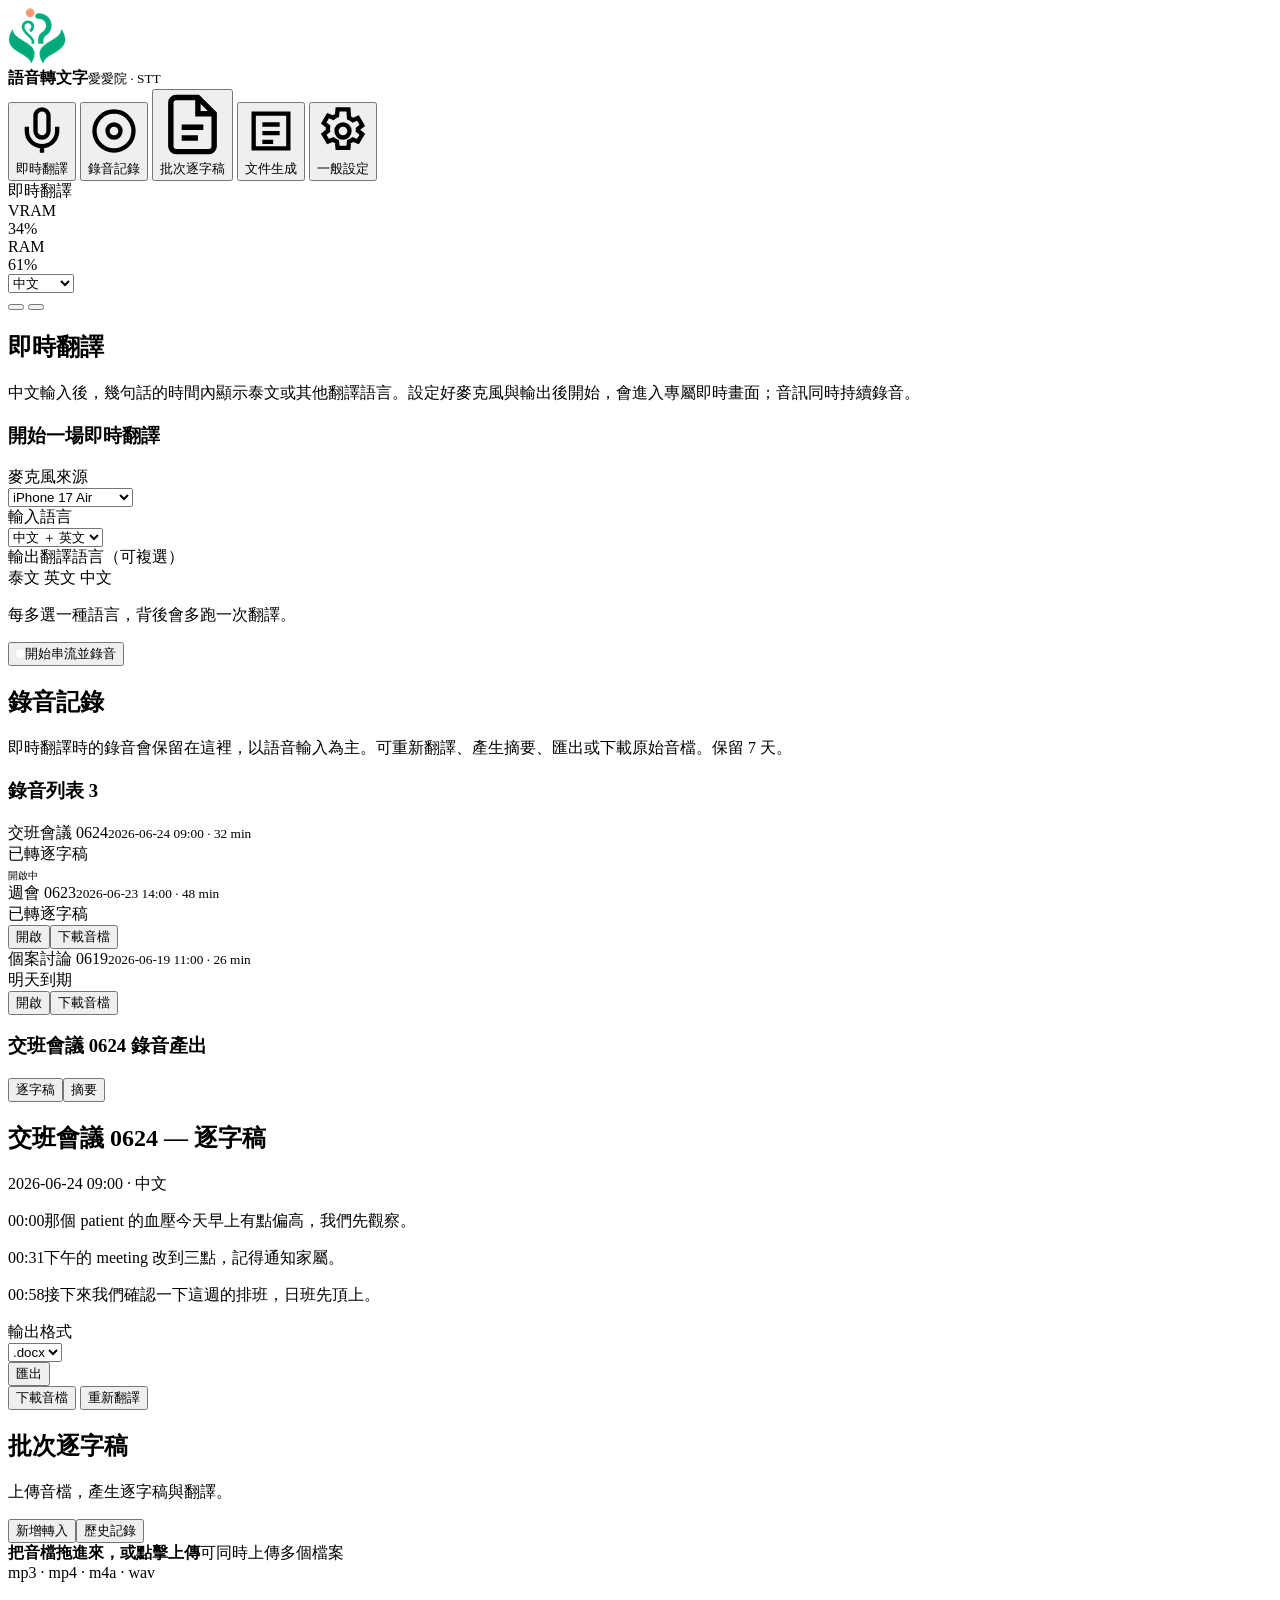
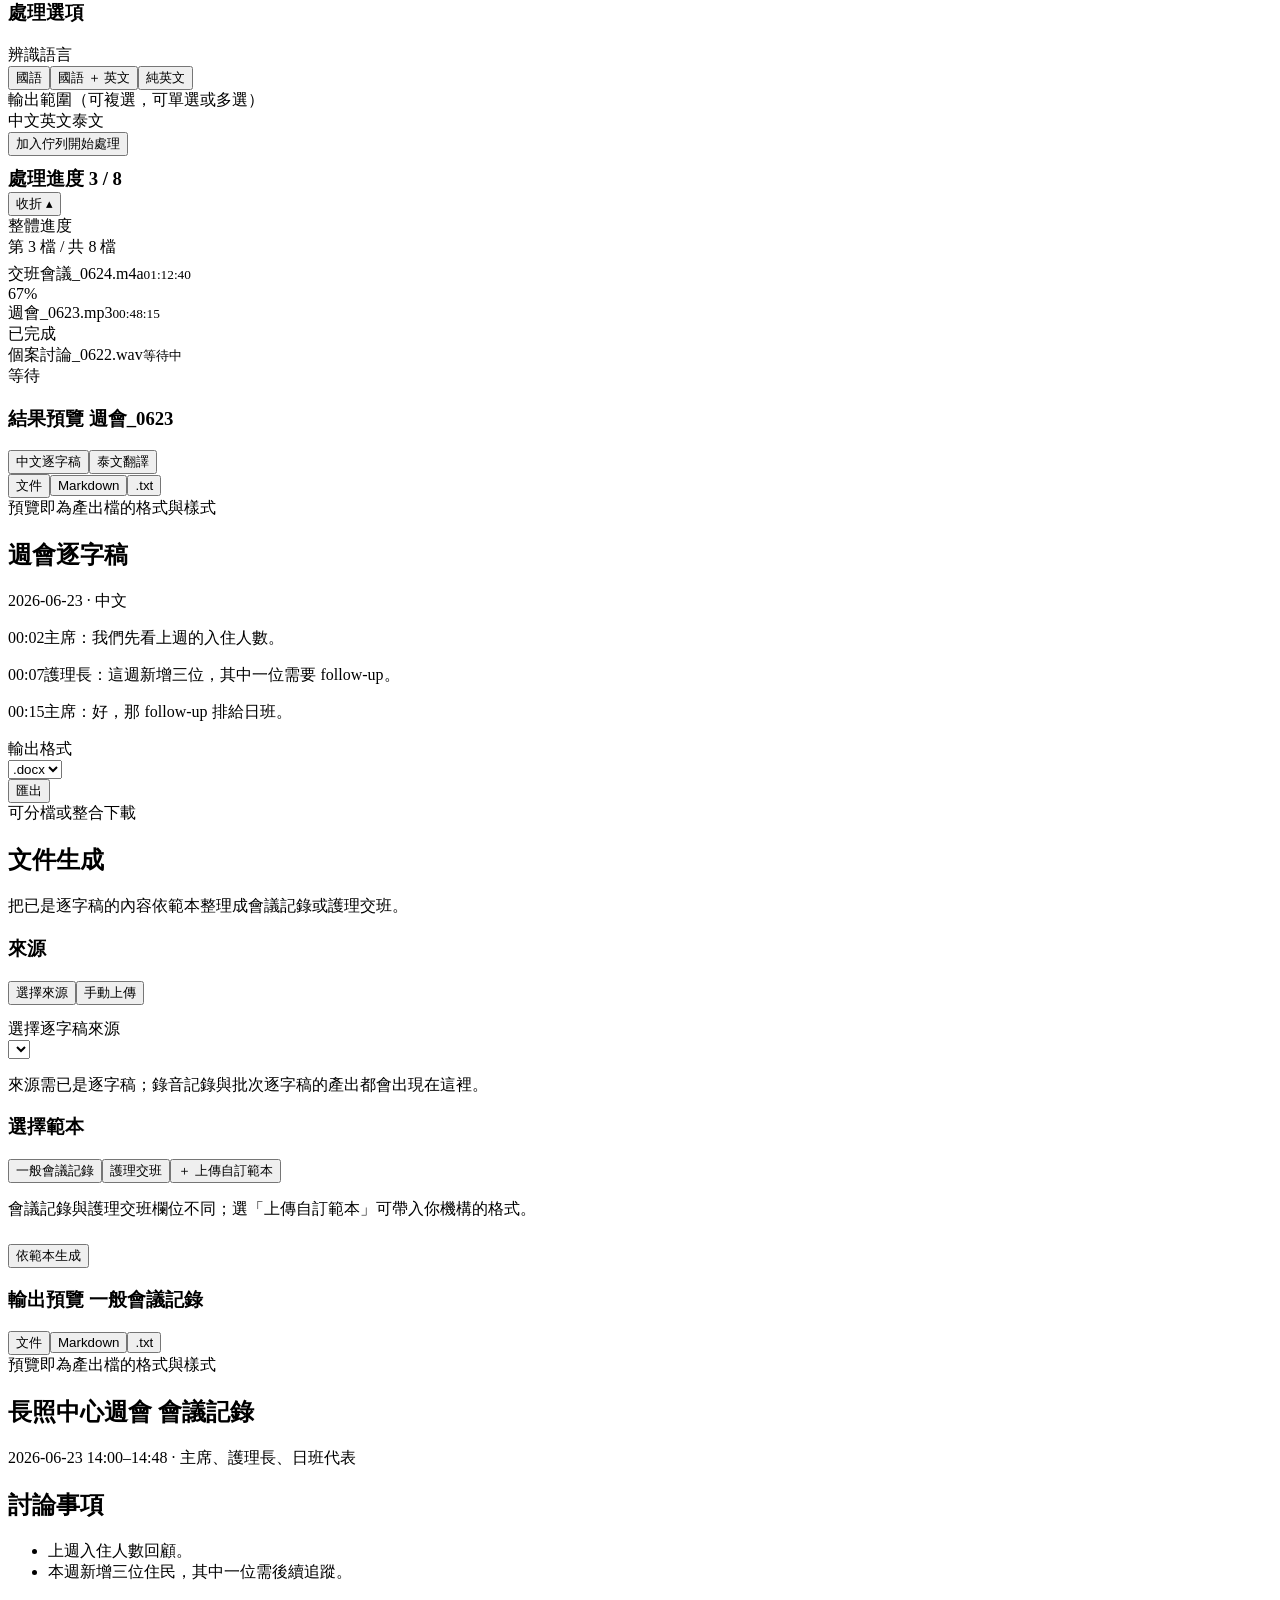
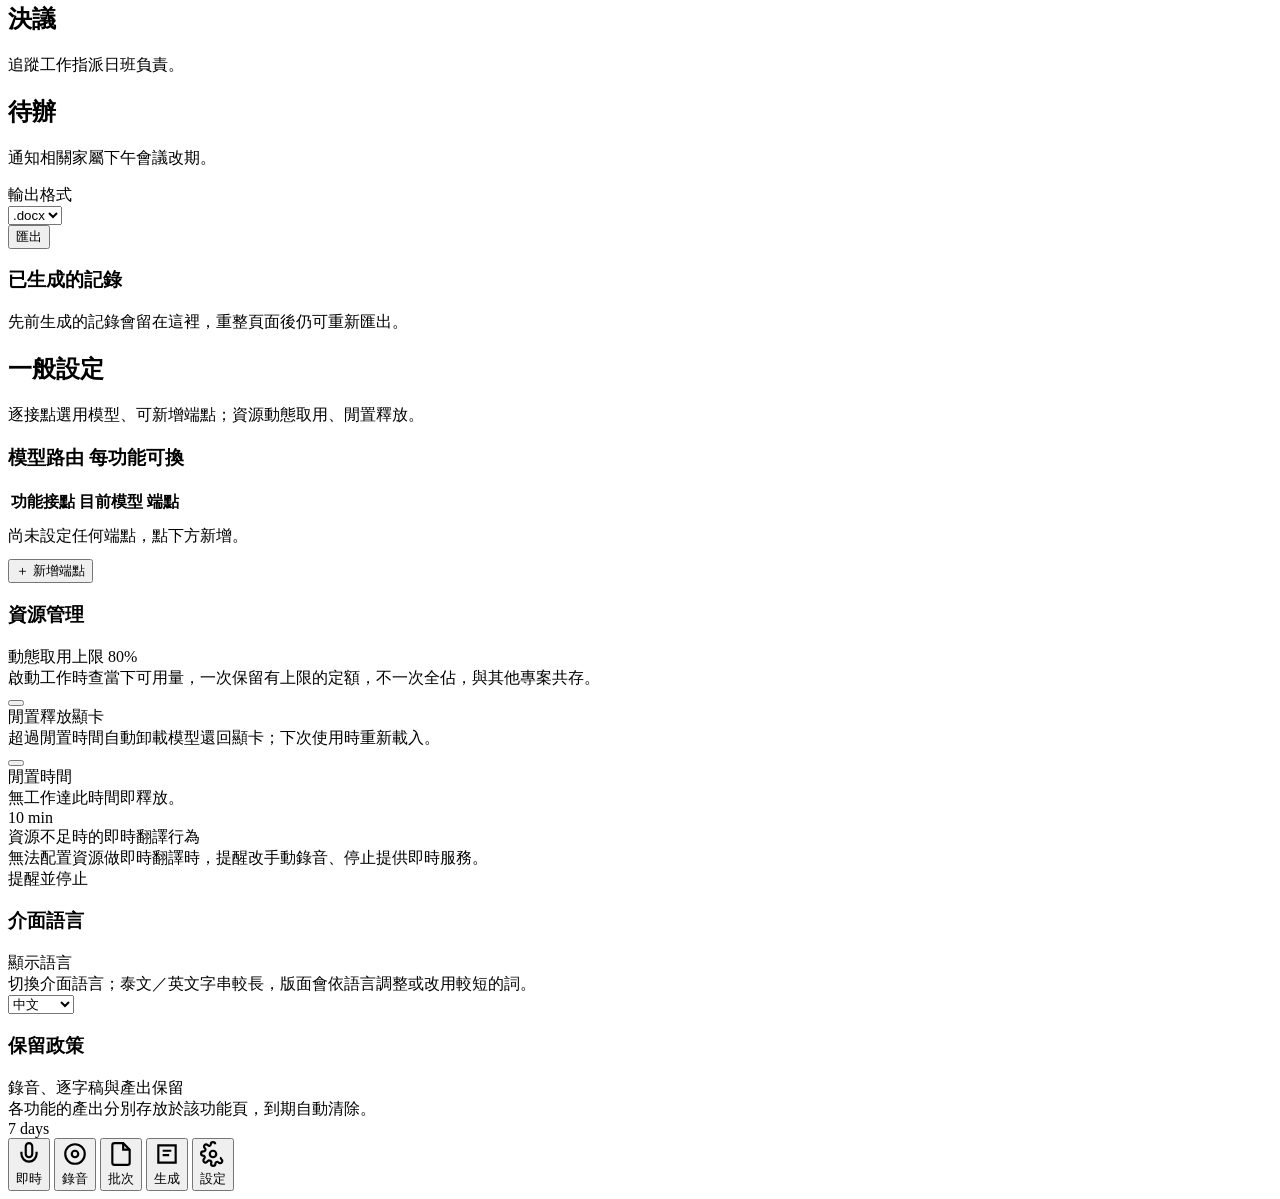
==== commit 601b9e33: "fix(S-08/S-09/S-11): 修復 review 已知問題 A–G（歷史匯出/記錄列表/下載體驗/無障礙） - A 歷史匯出一律 404：loadHistory 改依實際 outputs " ====
--- a/web/index.html
+++ b/web/index.html
@@ -271,6 +271,12 @@
           </div>
         </div>
       </div>
+
+      <div class="card">
+        <h3 data-i18n="gen.histTitle">已生成的記錄</h3>
+        <p class="hint" data-i18n="gen.histHint">先前生成的記錄會留在這裡，重整頁面後仍可重新匯出。</p>
+        <div id="recordsList"></div>
+      </div>
     </section>
 
     <!-- 一般設定 -->
